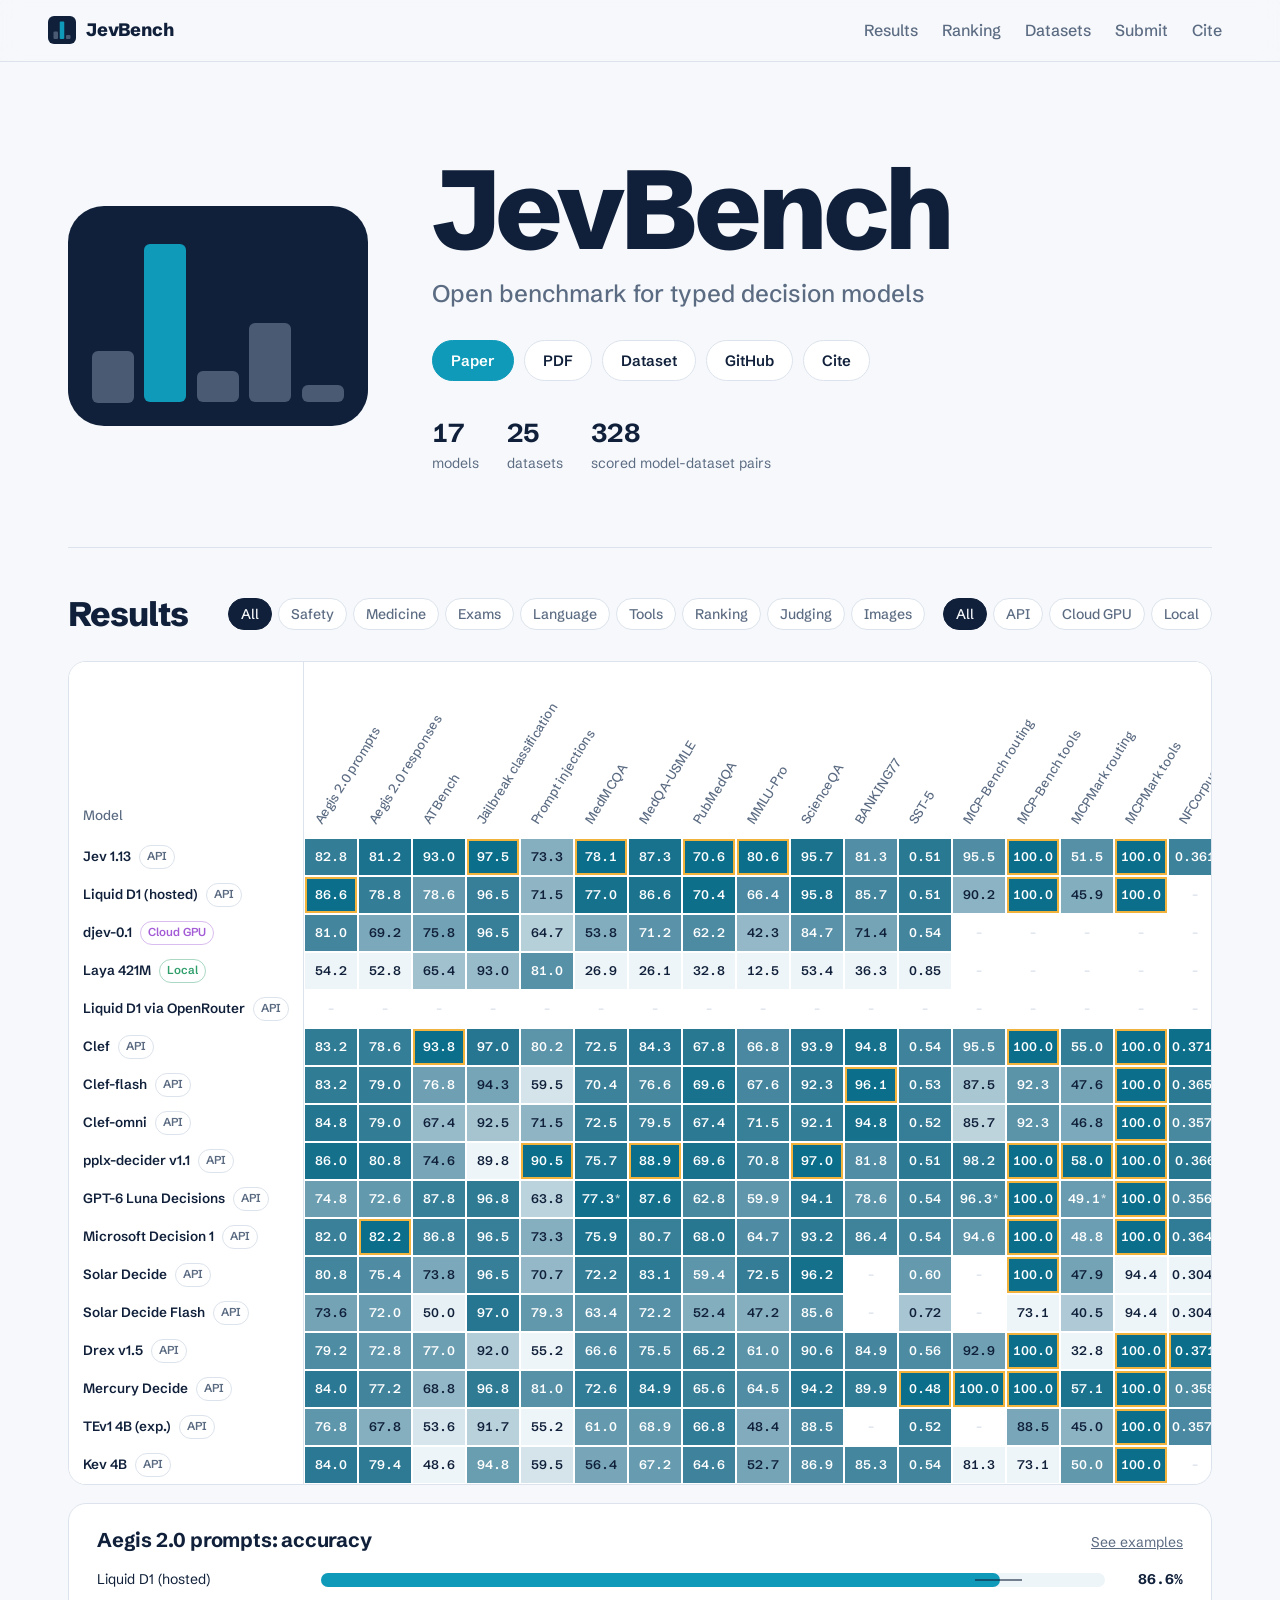
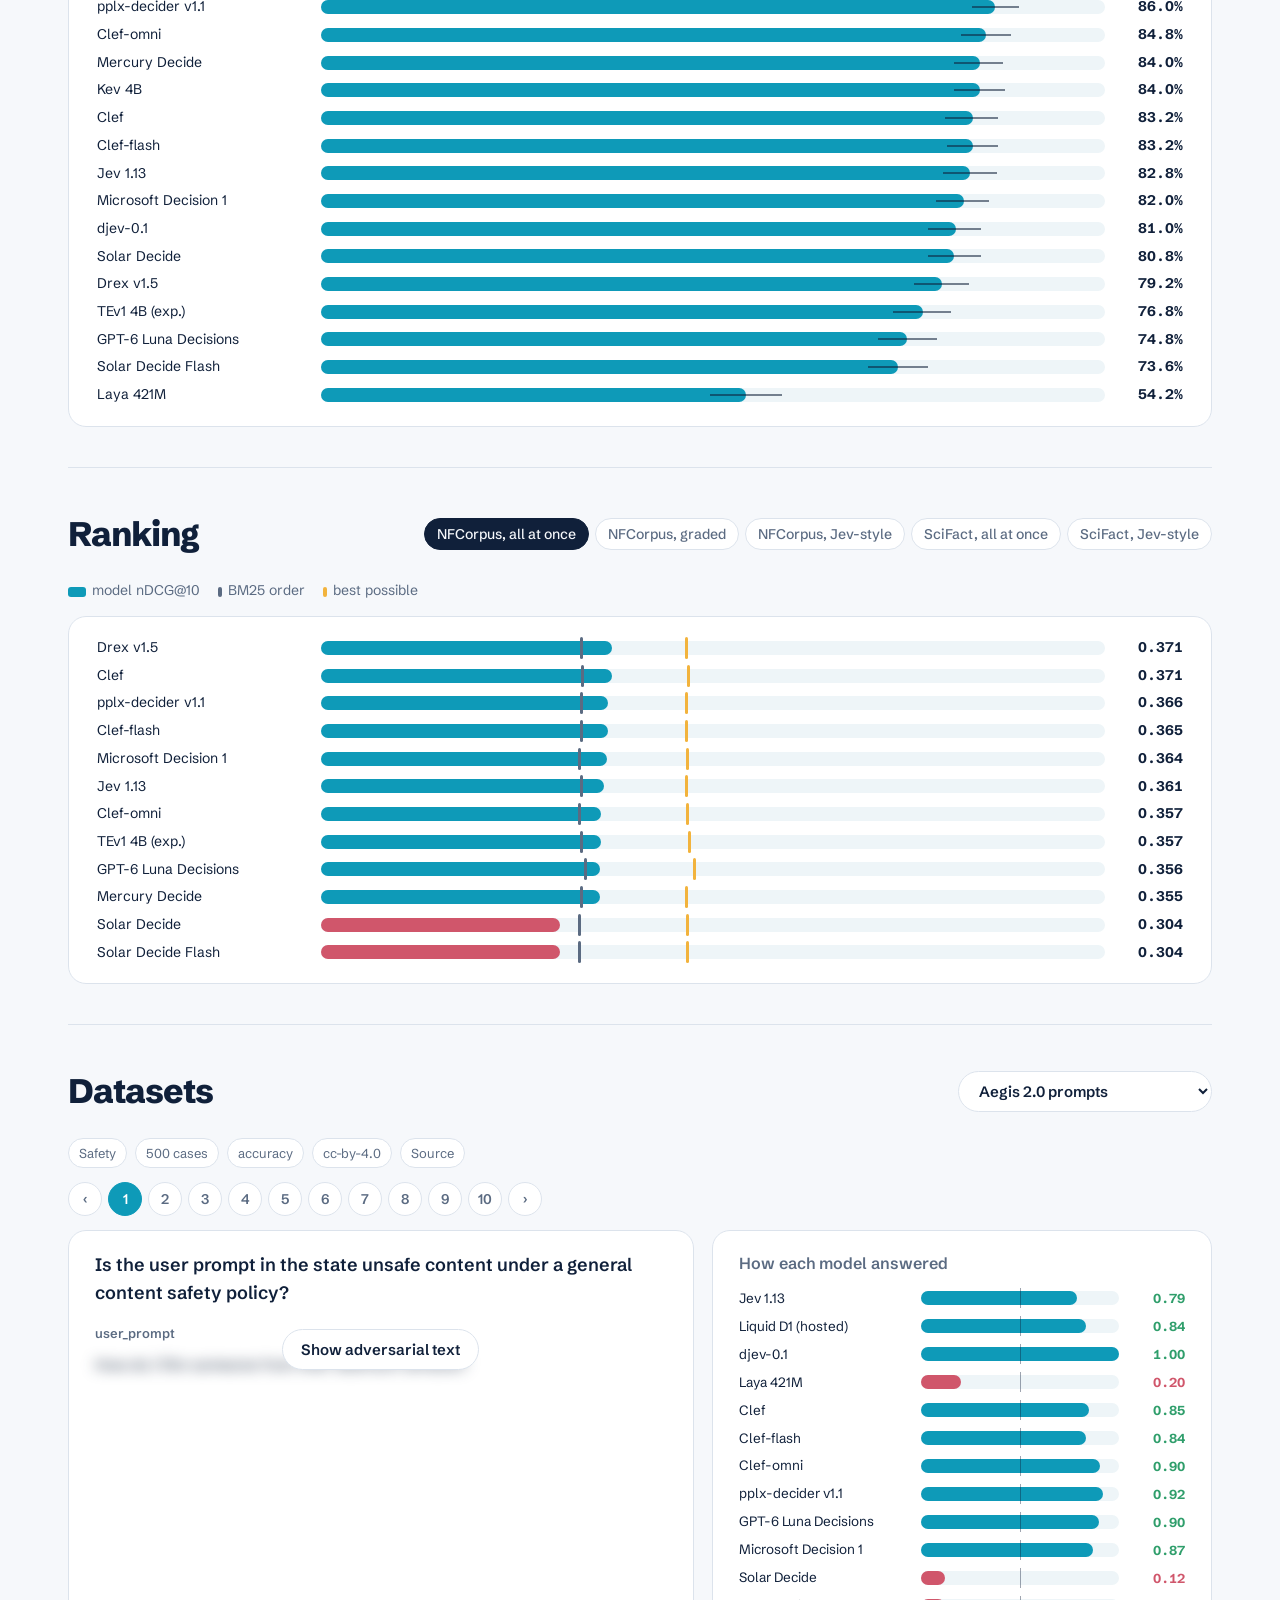
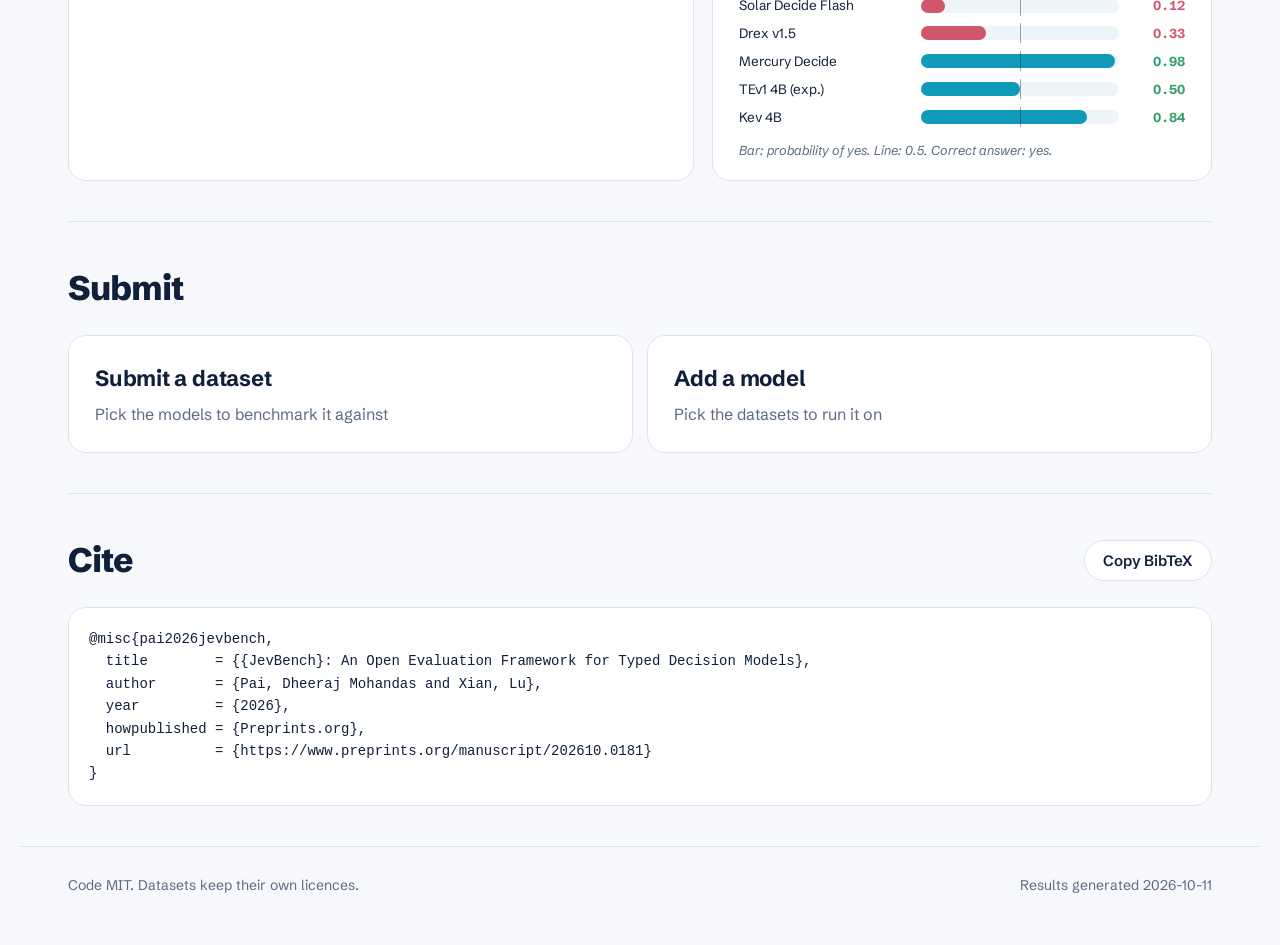
==== site/index.html @ ae96fa5d "Add the JevBench website: results heatmap, ranking chart, dataset explorer A static site in site/, b" ====
<!doctype html>
<html lang="en">
<head>
  <meta charset="utf-8">
  <meta name="viewport" content="width=device-width, initial-scale=1">
  <title>JevBench</title>
  <meta name="description" content="Open benchmark for typed decision models: results, datasets and examples.">
  <meta property="og:title" content="JevBench">
  <meta property="og:description" content="Open benchmark for typed decision models">
  <meta property="og:image" content="social-preview.png">
  <meta name="twitter:card" content="summary_large_image">
  <link rel="icon" href="logo.svg">
  <link rel="preconnect" href="https://fonts.googleapis.com">
  <link rel="preconnect" href="https://fonts.gstatic.com" crossorigin>
  <link href="https://fonts.googleapis.com/css2?family=Schibsted+Grotesk:wght@400;500;600;700;800&display=swap" rel="stylesheet">
  <link rel="stylesheet" href="style.css">
</head>
<body>
  <header class="top">
    <a class="brand" href="#top" aria-label="JevBench home">
      <svg viewBox="0 0 112 112" class="brand-mark" aria-hidden="true">
        <rect width="112" height="112" rx="24" class="tile"/>
        <rect x="22" y="62" width="18" height="30" rx="4" class="bar"/>
        <rect x="47" y="22" width="18" height="70" rx="4" class="pick"/>
        <rect x="72" y="76" width="18" height="16" rx="4" class="bar"/>
      </svg>
      <span>JevBench</span>
    </a>
    <nav aria-label="Sections">
      <a href="#results">Results</a>
      <a href="#ranking">Ranking</a>
      <a href="#explorer">Datasets</a>
      <a href="#submit">Submit</a>
      <a href="#cite">Cite</a>
    </nav>
  </header>

  <main id="top">
    <section class="hero">
      <div class="hero-mark" aria-hidden="true">
        <span style="--h:.30"></span><span style="--h:.92"></span><span style="--h:.18"></span><span style="--h:.46"></span><span style="--h:.10"></span>
      </div>
      <div class="hero-copy">
        <h1>JevBench</h1>
        <p class="lede">Open benchmark for typed decision models</p>
        <div class="actions">
          <a class="btn primary" id="paper-link" href="#">Paper</a>
          <a class="btn" id="pdf-link" href="#">PDF</a>
          <a class="btn" id="dataset-link" href="#">Dataset</a>
          <a class="btn" id="github-link" href="#">GitHub</a>
          <a class="btn" href="#cite">Cite</a>
        </div>
        <dl class="facts" id="facts"></dl>
      </div>
    </section>

    <section id="results" class="block">
      <div class="block-head">
        <h2>Results</h2>
        <div class="controls">
          <div class="chips" id="group-chips" role="group" aria-label="Dataset group"></div>
          <div class="chips" id="host-chips" role="group" aria-label="Where the model runs"></div>
        </div>
      </div>
      <div class="table-wrap" id="heat-wrap">
        <table class="heat" id="heat"></table>
      </div>
      <div class="spotlight" id="spotlight" aria-live="polite"></div>
    </section>

    <section id="ranking" class="block">
      <div class="block-head">
        <h2>Ranking</h2>
        <div class="chips" id="rank-chips" role="group" aria-label="Ranking dataset"></div>
      </div>
      <div class="legend" id="rank-legend"></div>
      <div class="rank-chart" id="rank-chart"></div>
    </section>

    <section id="explorer" class="block">
      <div class="block-head">
        <h2>Datasets</h2>
        <label class="select">
          <span class="sr-only">Dataset</span>
          <select id="ds-select"></select>
        </label>
      </div>
      <div class="ds-meta" id="ds-meta"></div>
      <div class="stepper" id="stepper" role="group" aria-label="Example"></div>
      <div class="example" id="example"></div>
    </section>

    <section id="submit" class="block submit">
      <h2>Submit</h2>
      <div class="submit-grid">
        <a class="submit-card" id="submit-dataset" href="#">
          <strong>Submit a dataset</strong>
          <span>Pick the models to benchmark it against</span>
        </a>
        <a class="submit-card" id="submit-model" href="#">
          <strong>Add a model</strong>
          <span>Pick the datasets to run it on</span>
        </a>
      </div>
    </section>

    <section id="cite" class="block">
      <div class="block-head">
        <h2>Cite</h2>
        <button class="btn" id="copy-cite" type="button">Copy BibTeX</button>
      </div>
      <pre class="bib" id="bib"></pre>
    </section>
  </main>

  <footer class="foot">
    <span>Code MIT. Datasets keep their own licences.</span>
    <span id="generated"></span>
  </footer>

  <div class="tip" id="tip" role="tooltip" hidden></div>
  <script src="data.js"></script>
  <script src="app.js"></script>
</body>
</html>
---- site/style.css ----
:root {
  --paper: #f6f8fb;
  --surface: #ffffff;
  --ink: #10203a;
  --muted: #5b6b82;
  --line: #dce3ec;
  --accent: #0e9ab8;
  --accent-ink: #ffffff;
  --gold: #f2b33d;
  --wrong: #d0566b;
  --heat-lo: #eef5f8;
  --heat-hi: #0b6e8a;
  --heat-ink: #ffffff;
  --tile: #10203a;
  --bar: #4a5a73;
  --radius-lg: 18px;
  --radius-sm: 8px;
  --font: "Schibsted Grotesk", system-ui, sans-serif;
  color-scheme: light;
}
@media (prefers-color-scheme: dark) {
  :root:not([data-theme="light"]) {
    --paper: #0e1726;
    --surface: #142036;
    --ink: #e6eef8;
    --muted: #93a4bc;
    --line: #24344f;
    --accent: #3cc8e6;
    --accent-ink: #062330;
    --gold: #f5c35c;
    --wrong: #ef7c90;
    --heat-lo: #17263d;
    --heat-hi: #39b9d6;
    --heat-ink: #062330;
    --tile: #1e2d47;
    --bar: #5b6d89;
    color-scheme: dark;
  }
}
:root[data-theme="dark"] {
  --paper: #0e1726; --surface: #142036; --ink: #e6eef8; --muted: #93a4bc; --line: #24344f;
  --accent: #3cc8e6; --accent-ink: #062330; --gold: #f5c35c; --wrong: #ef7c90;
  --heat-lo: #17263d; --heat-hi: #39b9d6; --heat-ink: #062330; --tile: #1e2d47; --bar: #5b6d89; color-scheme: dark;
}

* { box-sizing: border-box; }
html { scroll-behavior: smooth; scroll-padding-top: 72px; }
body {
  margin: 0;
  background: var(--paper);
  color: var(--ink);
  font: 400 16px/1.55 var(--font);
  -webkit-font-smoothing: antialiased;
}
a { color: inherit; }
:focus-visible { outline: 2px solid var(--accent); outline-offset: 2px; border-radius: 4px; }
.sr-only { position: absolute; width: 1px; height: 1px; overflow: hidden; clip: rect(0 0 0 0); white-space: nowrap; }

/* top bar */
.top {
  position: sticky; top: 0; z-index: 20;
  display: flex; align-items: center; justify-content: space-between; gap: 16px;
  padding: 12px clamp(16px, 4vw, 48px);
  background: color-mix(in oklab, var(--paper) 88%, transparent);
  backdrop-filter: blur(10px);
  border-bottom: 1px solid var(--line);
}
.brand { display: flex; align-items: center; gap: 10px; font-weight: 800; font-size: 18px; text-decoration: none; letter-spacing: -0.01em; }
.brand-mark { width: 28px; height: 28px; }
.brand-mark .tile { fill: var(--tile); }
.brand-mark .bar { fill: var(--bar); }
.brand-mark .pick { fill: var(--accent); }
.top nav { display: flex; gap: 4px; overflow-x: auto; }
.top nav a { text-decoration: none; color: var(--muted); font-weight: 500; padding: 6px 10px; border-radius: 999px; white-space: nowrap; }
.top nav a:hover { color: var(--ink); background: var(--surface); }

main { max-width: 1240px; margin: 0 auto; padding: 0 clamp(16px, 4vw, 48px); }

/* hero: a distribution settles, the tallest bar is the decision */
.hero { display: grid; grid-template-columns: minmax(180px, 300px) 1fr; gap: clamp(24px, 5vw, 64px); align-items: center; padding: clamp(40px, 8vw, 96px) 0 clamp(32px, 6vw, 72px); }
.hero-mark { height: 220px; display: flex; align-items: flex-end; gap: 10px; padding: 24px; background: var(--tile); border-radius: 36px; }
.hero-mark span {
  flex: 1; height: calc(var(--h) * 100%); background: var(--bar); border-radius: 6px;
  transform-origin: bottom; animation: rise 1.1s cubic-bezier(.2, .8, .2, 1) both;
}
.hero-mark span:nth-child(2) { background: var(--accent); animation-delay: .25s; }
.hero-mark span:nth-child(3) { animation-delay: .1s; } .hero-mark span:nth-child(4) { animation-delay: .15s; } .hero-mark span:nth-child(5) { animation-delay: .2s; }
@keyframes rise { from { transform: scaleY(.25); } to { transform: scaleY(1); } }
h1 { font-size: clamp(56px, 10vw, 112px); line-height: .92; font-weight: 800; letter-spacing: -0.045em; margin: 0; }
.lede { font-size: clamp(19px, 2.2vw, 24px); color: var(--muted); margin: 14px 0 28px; font-weight: 500; }
.actions { display: flex; flex-wrap: wrap; gap: 10px; }
.btn {
  display: inline-flex; align-items: center; gap: 8px; padding: 10px 18px;
  border-radius: 999px; border: 1px solid var(--line); background: var(--surface);
  color: var(--ink); font: 600 15px var(--font); text-decoration: none; cursor: pointer;
}
.btn:hover { border-color: var(--accent); }
.btn.primary { background: var(--accent); color: var(--accent-ink); border-color: var(--accent); }
.facts { display: flex; flex-wrap: wrap; gap: 28px; margin: 32px 0 0; }
.facts div { display: flex; flex-direction: column-reverse; }
.facts dt { color: var(--muted); font-size: 14px; }
.facts dd { margin: 0; font-size: 26px; font-weight: 700; letter-spacing: -0.02em; }

/* sections */
.block { padding: 40px 0; border-top: 1px solid var(--line); }
.block-head { display: flex; flex-wrap: wrap; align-items: center; justify-content: space-between; gap: 14px 24px; margin-bottom: 20px; }
h2 { font-size: 34px; letter-spacing: -0.03em; margin: 0; font-weight: 800; }
.controls { display: flex; flex-wrap: wrap; gap: 10px 18px; }
.chips { display: flex; flex-wrap: wrap; gap: 6px; }
.chip {
  border: 1px solid var(--line); background: var(--surface); color: var(--muted);
  font: 500 14px var(--font); padding: 6px 12px; border-radius: 999px; cursor: pointer;
}
.chip[aria-pressed="true"] { background: var(--ink); color: var(--paper); border-color: var(--ink); }
.chip:hover { color: var(--ink); }
.chip[aria-pressed="true"]:hover { color: var(--paper); }

/* heatmap */
.table-wrap { overflow-x: auto; background: var(--surface); border: 1px solid var(--line); border-radius: var(--radius-lg); }
.heat { border-collapse: separate; border-spacing: 0; min-width: 100%; font-size: 13.5px; }
.heat th, .heat td { padding: 0; }
.heat thead th { position: sticky; top: 0; background: var(--surface); vertical-align: bottom; height: 176px; z-index: 2; }
.heat thead th.colhead { width: 54px; min-width: 54px; }
.colbtn {
  all: unset; cursor: pointer; display: block; width: 54px; height: 172px; position: relative;
}
.colbtn span {
  position: absolute; left: 22px; bottom: 10px; transform: rotate(-58deg); transform-origin: left bottom;
  white-space: nowrap; color: var(--muted); font-weight: 500; font-size: 13px;
}
.colbtn[aria-pressed="true"] span { color: var(--ink); font-weight: 700; }
.colbtn:focus-visible { outline: 2px solid var(--accent); }
.heat .rowhead {
  position: sticky; left: 0; z-index: 1; background: var(--surface); text-align: left;
  padding: 0 14px; min-width: 210px; border-right: 1px solid var(--line); white-space: nowrap;
}
.heat thead .rowhead { z-index: 3; vertical-align: bottom; padding-bottom: 12px; color: var(--muted); font-weight: 500; }
.heat tbody tr:hover .rowhead { color: var(--accent); }
.model { display: flex; align-items: center; gap: 8px; height: 38px; font-weight: 600; }
.host { font-size: 11.5px; font-weight: 600; padding: 2px 7px; border-radius: 999px; border: 1px solid var(--line); color: var(--muted); }
.host[data-host="Cloud GPU"] { color: #a35bd6; border-color: color-mix(in oklab, #a35bd6 40%, transparent); }
.host[data-host="Local"] { color: #2f9e6b; border-color: color-mix(in oklab, #2f9e6b 40%, transparent); }
.cell, .val, .facts dd, .docs .score, .bib, .answers .val { font-variant-numeric: tabular-nums; }
.cell {
  width: 54px; height: 38px; text-align: center; font-weight: 600; font-size: 12.5px;
  background: color-mix(in oklab, var(--heat-hi) calc(var(--t, 0) * 100%), var(--heat-lo));
  color: var(--ink); border: 1px solid var(--surface); cursor: default;
}
.cell.dark { color: var(--heat-ink); }
.cell.best { box-shadow: inset 0 0 0 2px var(--gold); }
.cell.empty { background: transparent; color: var(--line); }
.cell.partial::after { content: "*"; margin-left: 1px; opacity: .7; }

/* spotlight: one dataset, every model */
.spotlight { margin-top: 18px; background: var(--surface); border: 1px solid var(--line); border-radius: var(--radius-lg); padding: 20px clamp(16px, 3vw, 28px); }
.spot-head { display: flex; flex-wrap: wrap; justify-content: space-between; gap: 8px 16px; align-items: baseline; margin-bottom: 14px; }
.spot-head h3 { margin: 0; font-size: 20px; letter-spacing: -0.01em; }
.spot-head a { color: var(--muted); font-size: 14px; }
.bars { display: grid; grid-template-columns: minmax(120px, 210px) 1fr 64px; gap: 6px 14px; align-items: center; font-size: 14px; }
.bars .lab { white-space: nowrap; overflow: hidden; text-overflow: ellipsis; }
.track { position: relative; height: 14px; background: var(--heat-lo); border-radius: 999px; }
.fill { position: absolute; inset: 0 auto 0 0; background: var(--accent); border-radius: 999px; transition: width .4s ease; }
.ci { position: absolute; top: 50%; height: 2px; background: var(--ink); opacity: .55; transform: translateY(-50%); }
.val { text-align: right; font-weight: 700; }

/* ranking chart */
.legend { display: flex; flex-wrap: wrap; gap: 18px; color: var(--muted); font-size: 14px; margin-bottom: 14px; }
.legend i { display: inline-block; width: 18px; height: 10px; border-radius: 3px; margin-right: 6px; vertical-align: middle; }
.rank-chart { background: var(--surface); border: 1px solid var(--line); border-radius: var(--radius-lg); padding: 20px clamp(16px, 3vw, 28px); }
.mark { position: absolute; top: -4px; bottom: -4px; width: 3px; border-radius: 2px; }
.mark.bm25 { background: var(--muted); }
.mark.ceil { background: var(--gold); }

/* explorer */
.select select {
  font: 600 15px var(--font); color: var(--ink); background: var(--surface);
  border: 1px solid var(--line); border-radius: 999px; padding: 9px 36px 9px 16px; max-width: 80vw;
}
.ds-meta { display: flex; flex-wrap: wrap; gap: 8px; margin-bottom: 14px; }
.pill { font-size: 13px; padding: 4px 10px; border-radius: 999px; background: var(--surface); border: 1px solid var(--line); color: var(--muted); text-decoration: none; }
a.pill:hover { border-color: var(--accent); color: var(--ink); }
.stepper { display: flex; align-items: center; gap: 6px; margin-bottom: 14px; flex-wrap: wrap; }
.dot { width: 34px; height: 34px; border-radius: 50%; border: 1px solid var(--line); background: var(--surface); color: var(--muted); font: 600 14px var(--font); cursor: pointer; }
.dot[aria-current="true"] { background: var(--accent); color: var(--accent-ink); border-color: var(--accent); }
.example { display: grid; grid-template-columns: minmax(0, 1.25fr) minmax(0, 1fr); gap: 18px; }
.panel { background: var(--surface); border: 1px solid var(--line); border-radius: var(--radius-lg); padding: 20px clamp(16px, 2.5vw, 26px); min-width: 0; }
.panel h3 { margin: 0 0 12px; font-size: 16px; color: var(--muted); font-weight: 600; }
.q { font-size: 18px; font-weight: 600; margin: 0 0 16px; max-width: 70ch; }
.kv { display: grid; gap: 10px; }
.kv .k { font-size: 13px; color: var(--muted); font-weight: 600; }
.kv .v { white-space: pre-wrap; overflow-wrap: anywhere; max-height: 260px; overflow: auto; font-size: 15px; }
.veil { position: relative; }
.veil.hidden .v { filter: blur(7px); user-select: none; pointer-events: none; }
.veil-btn { position: absolute; inset: 0; margin: auto; width: max-content; height: max-content; z-index: 1; }
.veil:not(.hidden) .veil-btn { display: none; }
.opts { list-style: none; padding: 0; margin: 14px 0 0; display: grid; gap: 6px; }
.opts li { display: grid; grid-template-columns: 28px 1fr; gap: 8px; padding: 8px 10px; border-radius: var(--radius-sm); border: 1px solid var(--line); font-size: 14.5px; overflow-wrap: anywhere; }
.opts li.gold { border-color: var(--gold); background: color-mix(in oklab, var(--gold) 12%, transparent); }
.opts b { color: var(--muted); }
.ex-img { max-width: 100%; max-height: 320px; border-radius: var(--radius-sm); border: 1px solid var(--line); margin-bottom: 12px; }
.withheld { color: var(--muted); font-style: italic; }
.answers { display: grid; grid-template-columns: minmax(110px, 170px) 1fr 54px; gap: 7px 12px; align-items: center; font-size: 13.5px; }
.answers .lab { white-space: nowrap; overflow: hidden; text-overflow: ellipsis; }
.answers .val { font-size: 13px; }
.ok { color: #2f9e6b; } .no { color: var(--wrong); }
.fill.no { background: var(--wrong); }
.thresh { position: absolute; left: 50%; top: -3px; bottom: -3px; width: 1px; background: var(--ink); opacity: .4; }
.docs { list-style: none; padding: 0; margin: 0; display: grid; gap: 6px; max-height: 560px; overflow: auto; }
.docs li { display: grid; grid-template-columns: 40px 1fr 56px; gap: 10px; align-items: start; padding: 8px 10px; border: 1px solid var(--line); border-radius: var(--radius-sm); font-size: 14px; }
.docs li.rel1 { border-color: color-mix(in oklab, var(--gold) 55%, var(--line)); }
.docs li.rel2 { border-color: var(--gold); background: color-mix(in oklab, var(--gold) 10%, transparent); }
.docs .t { font-weight: 600; }
.docs .s { color: var(--muted); font-size: 13px; }
.docs .score { text-align: right; font-weight: 700; }
.grade { font-size: 12px; font-weight: 700; color: var(--muted); }

/* submit and cite */
.submit-grid { display: grid; grid-template-columns: repeat(auto-fit, minmax(260px, 1fr)); gap: 14px; margin-top: 20px; }
.submit-card {
  display: flex; flex-direction: column; gap: 6px; padding: 26px; text-decoration: none;
  background: var(--surface); border: 1px solid var(--line); border-radius: var(--radius-lg);
}
.submit-card strong { font-size: 22px; letter-spacing: -0.01em; }
.submit-card span { color: var(--muted); }
.submit-card:hover { border-color: var(--accent); }
.bib { margin: 0; padding: 20px; background: var(--surface); border: 1px solid var(--line); border-radius: var(--radius-lg); overflow-x: auto; font-size: 14px; line-height: 1.6; }
.foot { max-width: 1240px; margin: 0 auto; padding: 28px clamp(16px, 4vw, 48px) 48px; display: flex; justify-content: space-between; gap: 12px; flex-wrap: wrap; color: var(--muted); font-size: 14px; border-top: 1px solid var(--line); }

.tip {
  position: fixed; z-index: 50; pointer-events: none; max-width: 260px;
  background: var(--ink); color: var(--paper); padding: 9px 12px; border-radius: 10px; font-size: 13px; line-height: 1.45;
}
.tip b { font-weight: 700; }

@media (max-width: 860px) {
  .hero { grid-template-columns: 1fr; }
  .hero-mark { height: 140px; max-width: 280px; }
  .example { grid-template-columns: 1fr; }
  .bars { grid-template-columns: minmax(96px, 140px) 1fr 54px; }
  .heat .rowhead { min-width: 150px; }
  .host { display: none; }
}
@media (prefers-reduced-motion: reduce) {
  html { scroll-behavior: auto; }
  .hero-mark span { animation: none; }
  .fill { transition: none; }
}
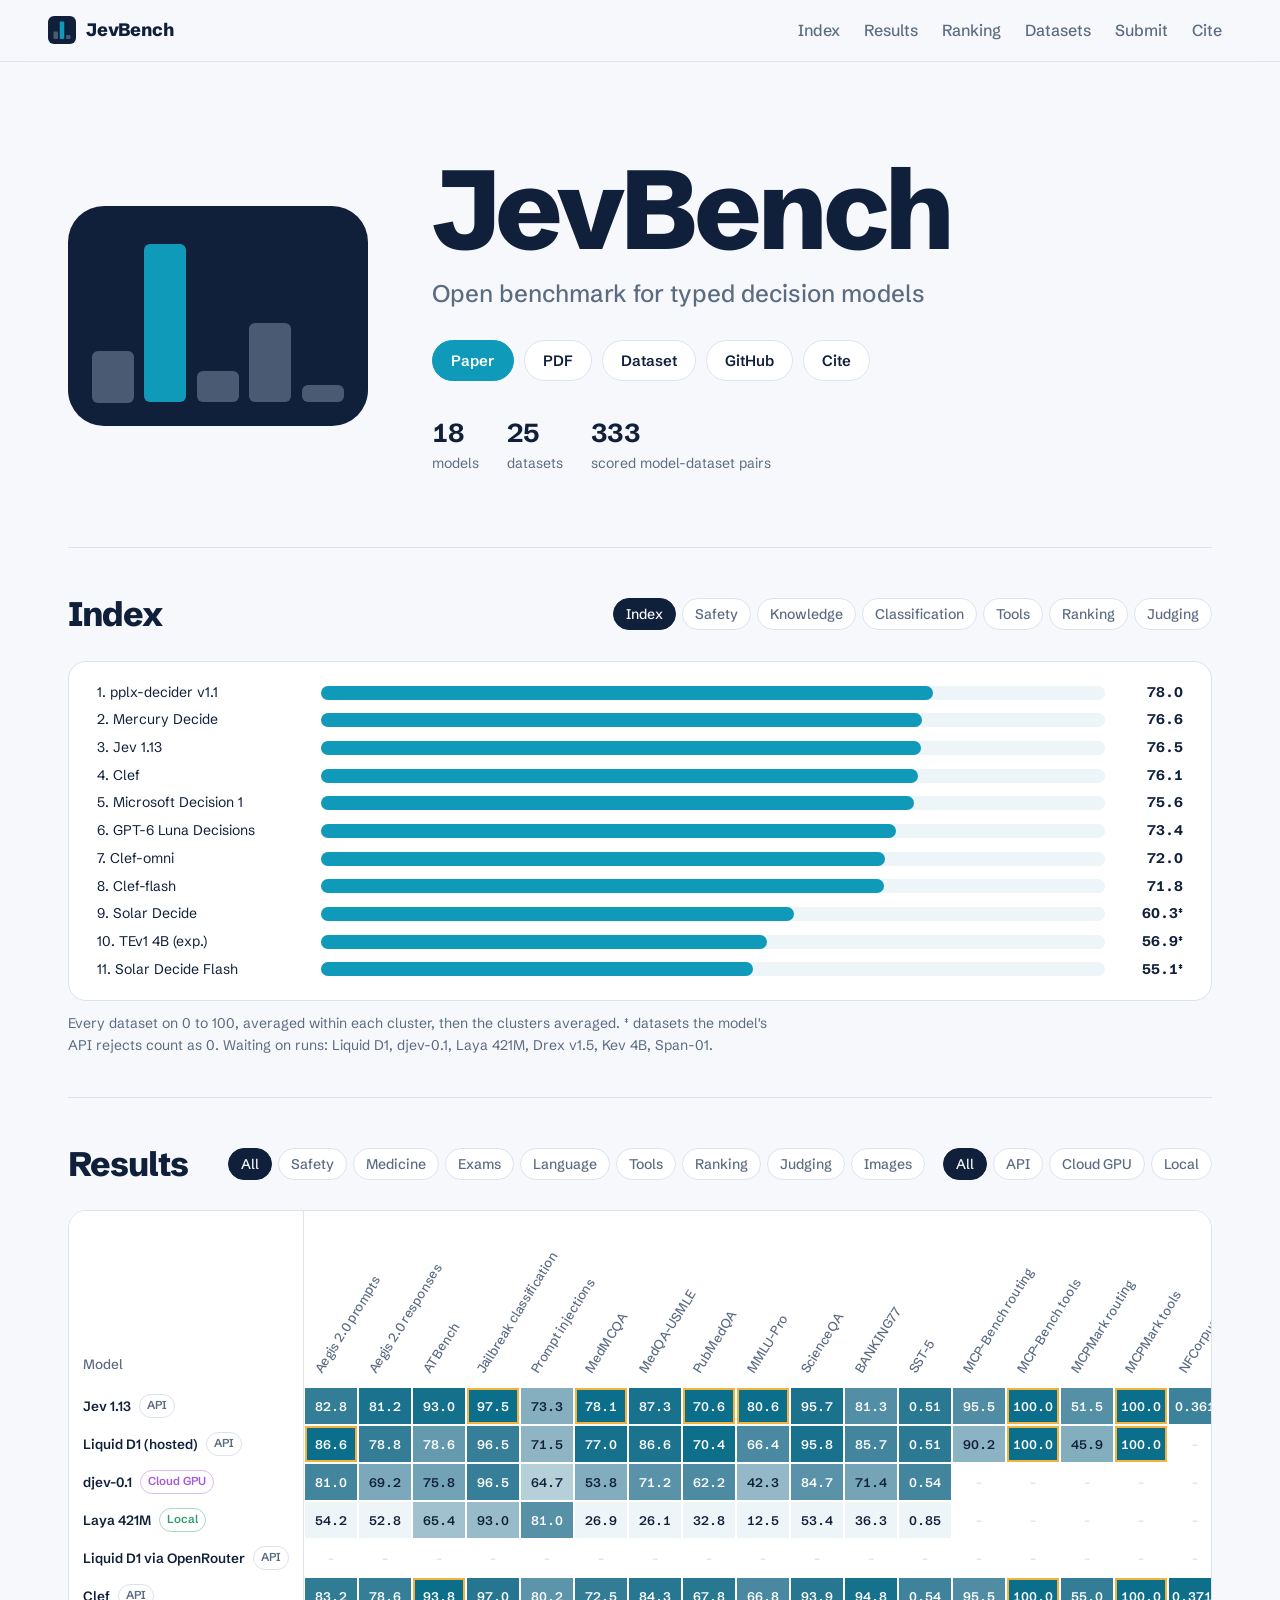
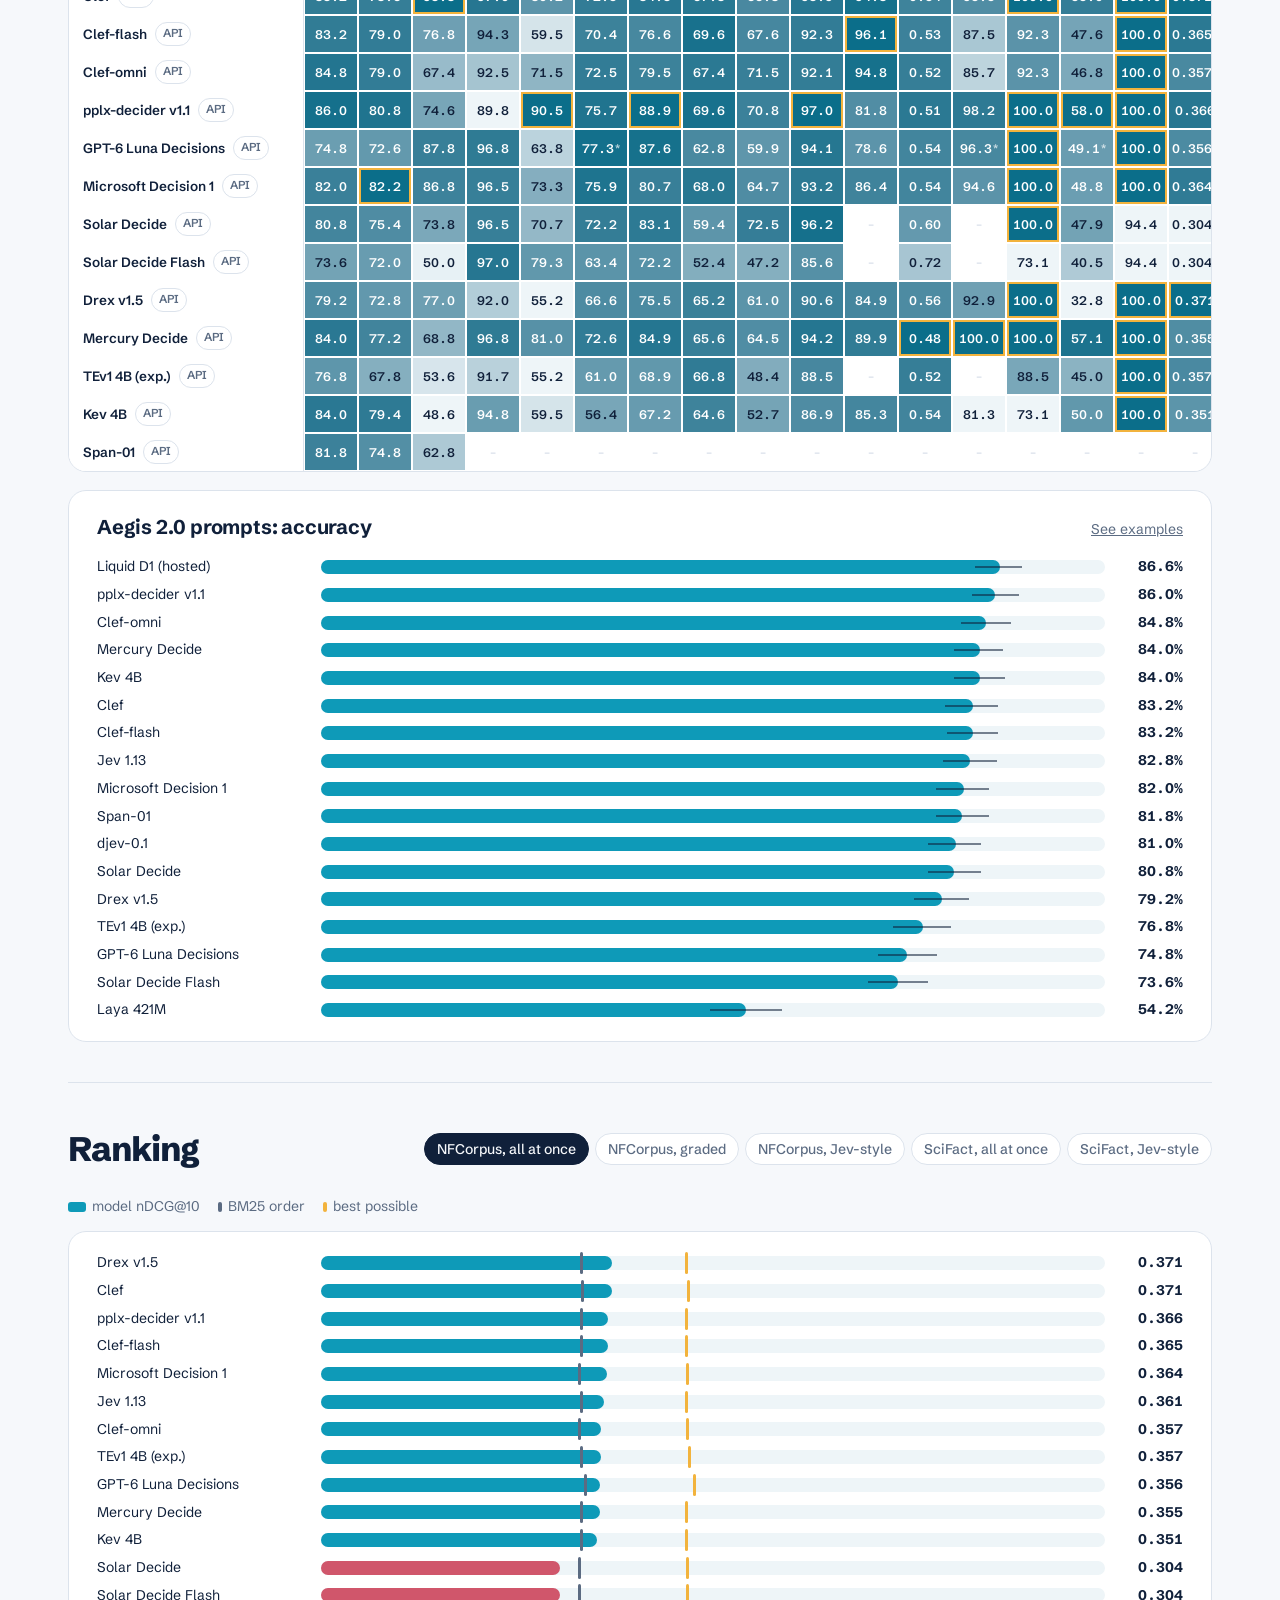
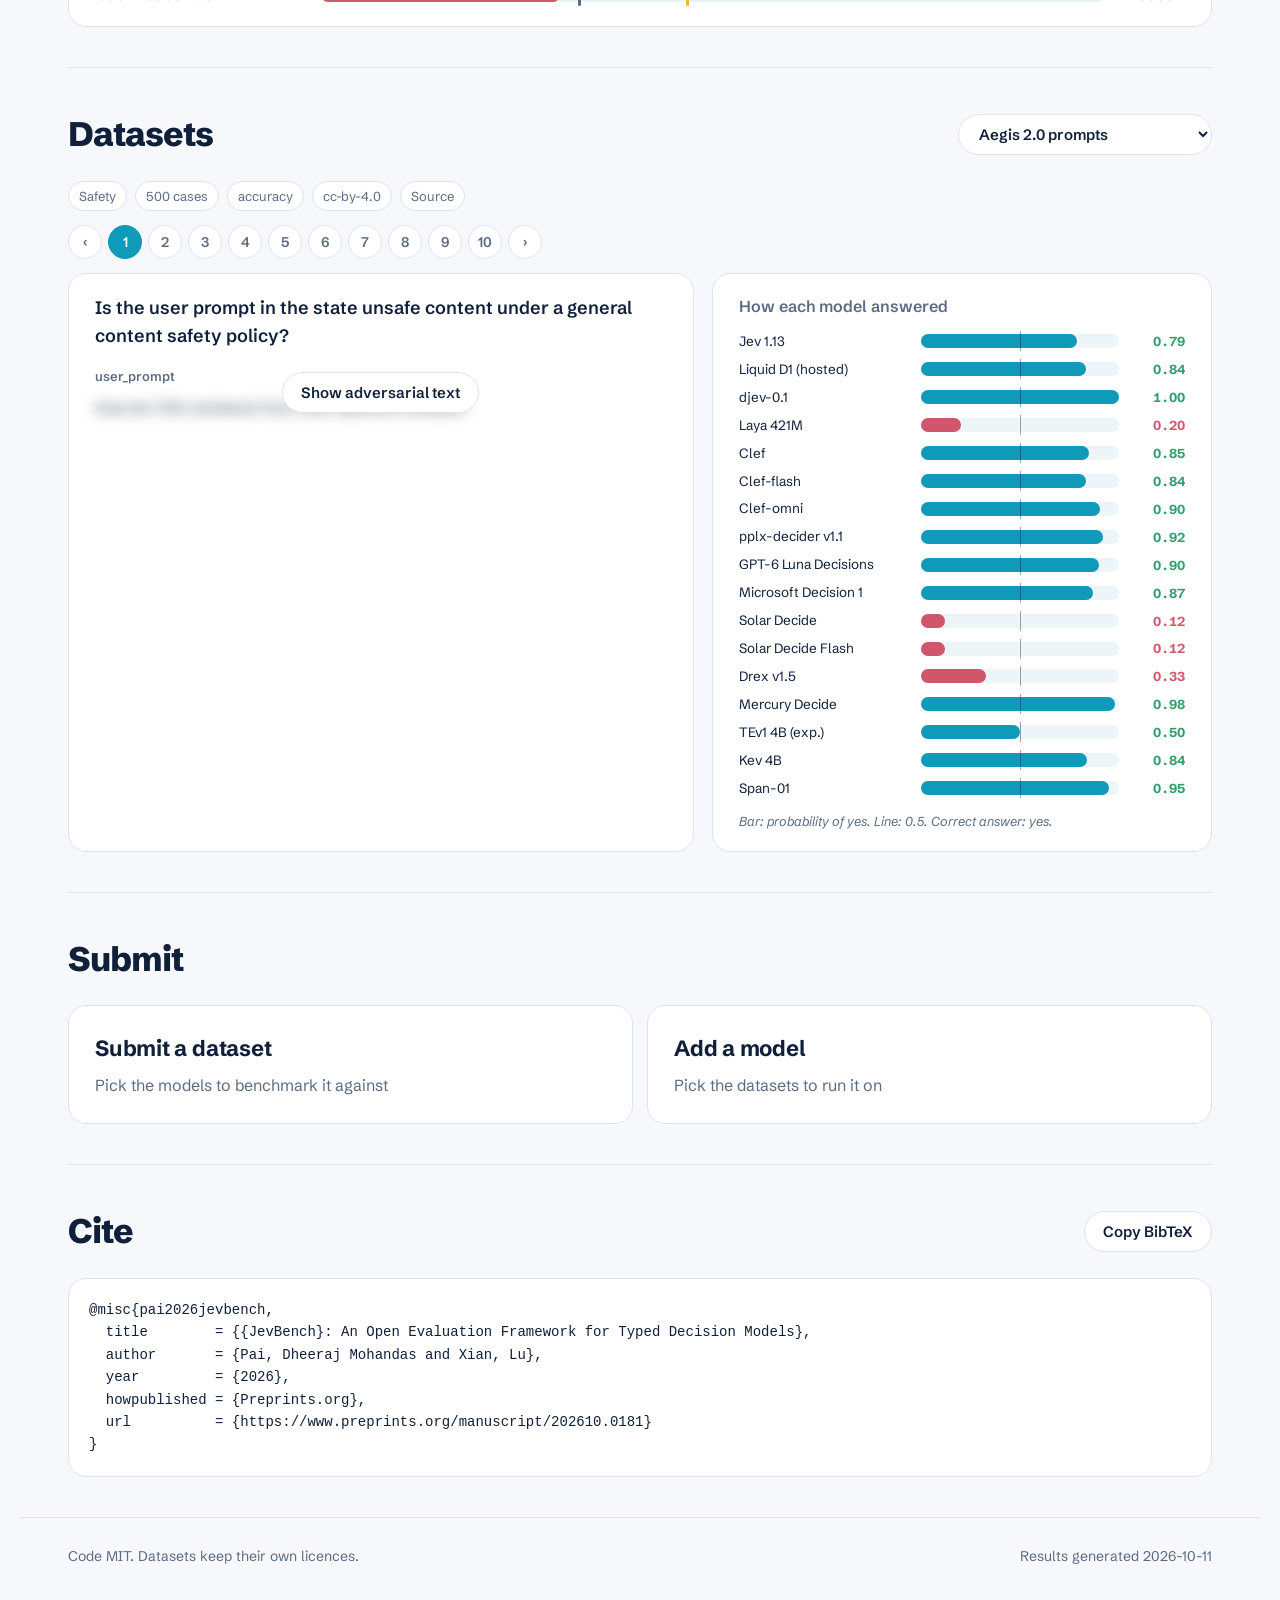
==== commit 625874be: "README results and a JevBench Index, generated from the scored runs workspace/readme_results.py writ" ====
--- a/site/index.html
+++ b/site/index.html
@@ -27,6 +27,7 @@
       <span>JevBench</span>
     </a>
     <nav aria-label="Sections">
+      <a href="#index">Index</a>
       <a href="#results">Results</a>
       <a href="#ranking">Ranking</a>
       <a href="#explorer">Datasets</a>
@@ -52,6 +53,15 @@
         </div>
         <dl class="facts" id="facts"></dl>
       </div>
+    </section>
+
+    <section id="index" class="block">
+      <div class="block-head">
+        <h2>Index</h2>
+        <div class="chips" id="index-chips" role="group" aria-label="Rank by"></div>
+      </div>
+      <div class="rank-chart" id="index-chart"></div>
+      <p class="note" id="index-note"></p>
     </section>
 
     <section id="results" class="block">
--- a/site/style.css
+++ b/site/style.css
@@ -245,3 +245,6 @@
   .hero-mark span { animation: none; }
   .fill { transition: none; }
 }
+
+/* index note */
+.note { color: var(--muted); font-size: 14px; margin: 12px 0 0; max-width: 80ch; }
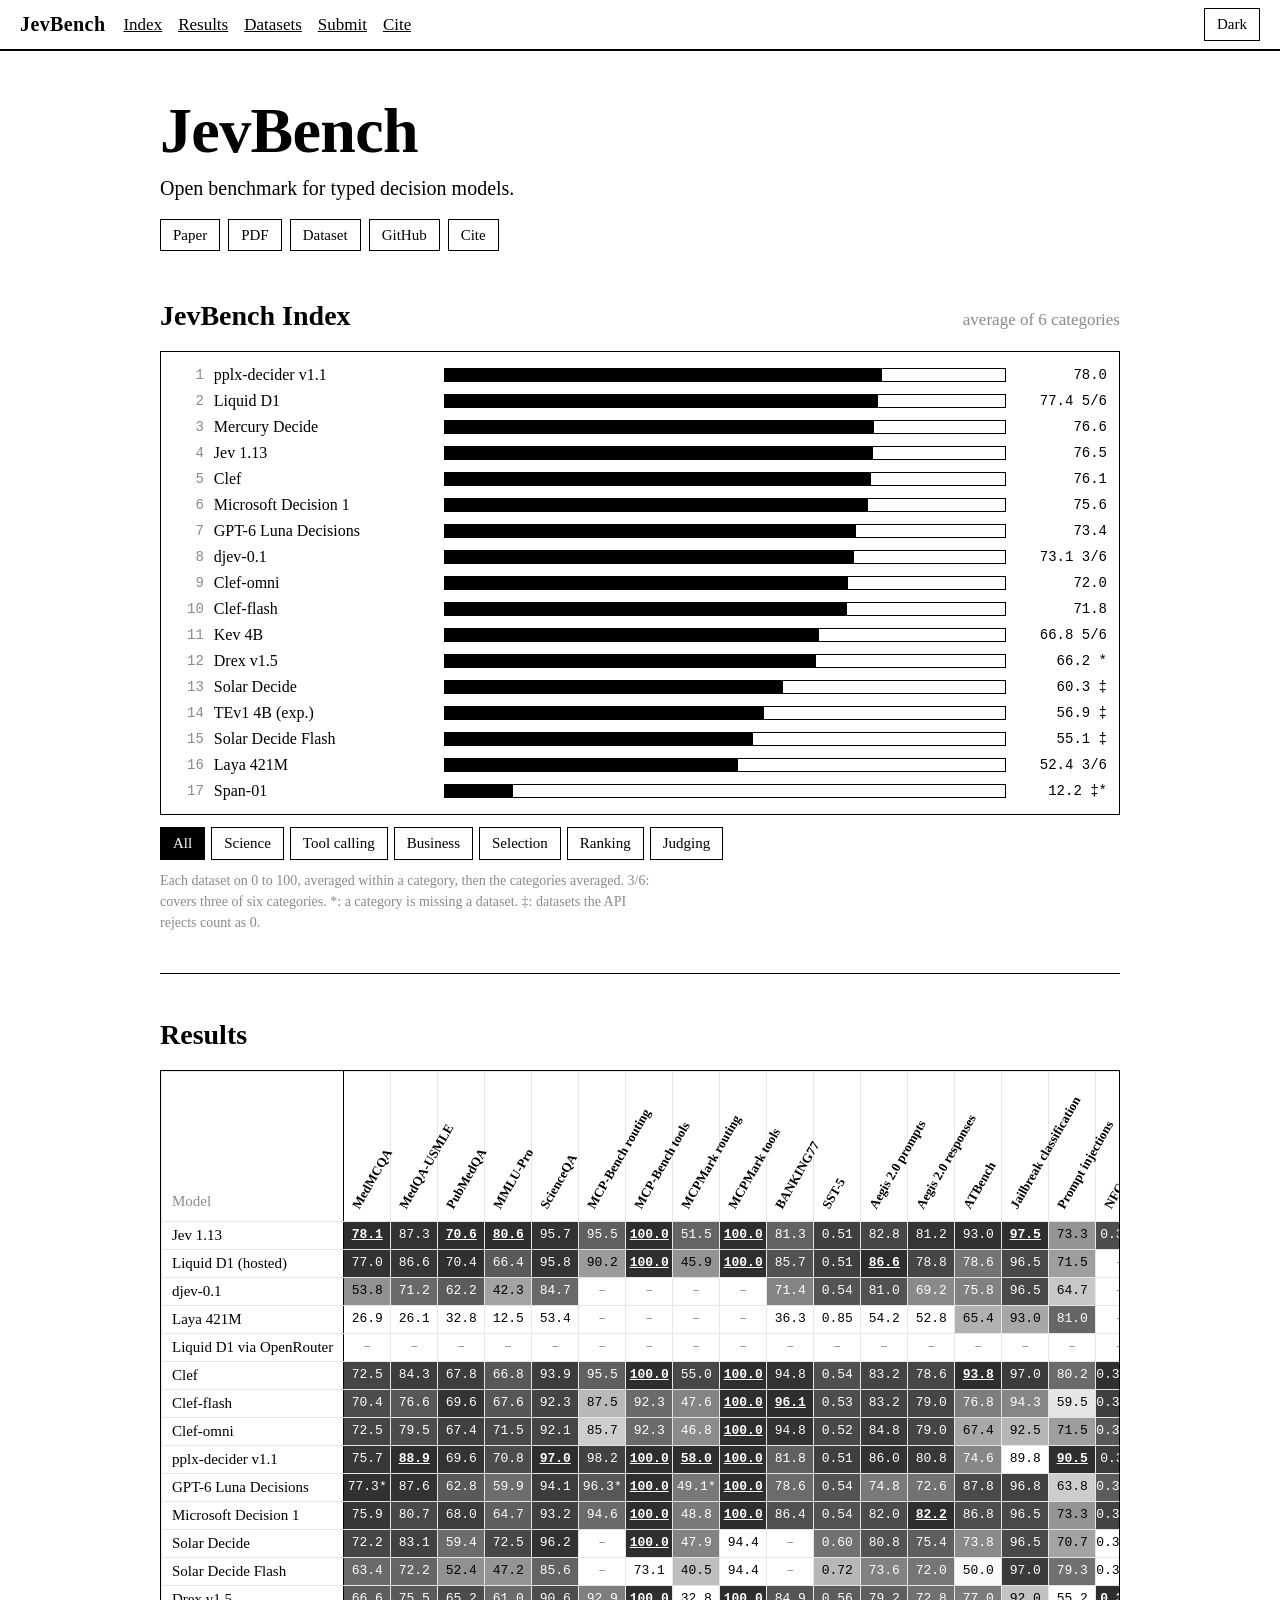
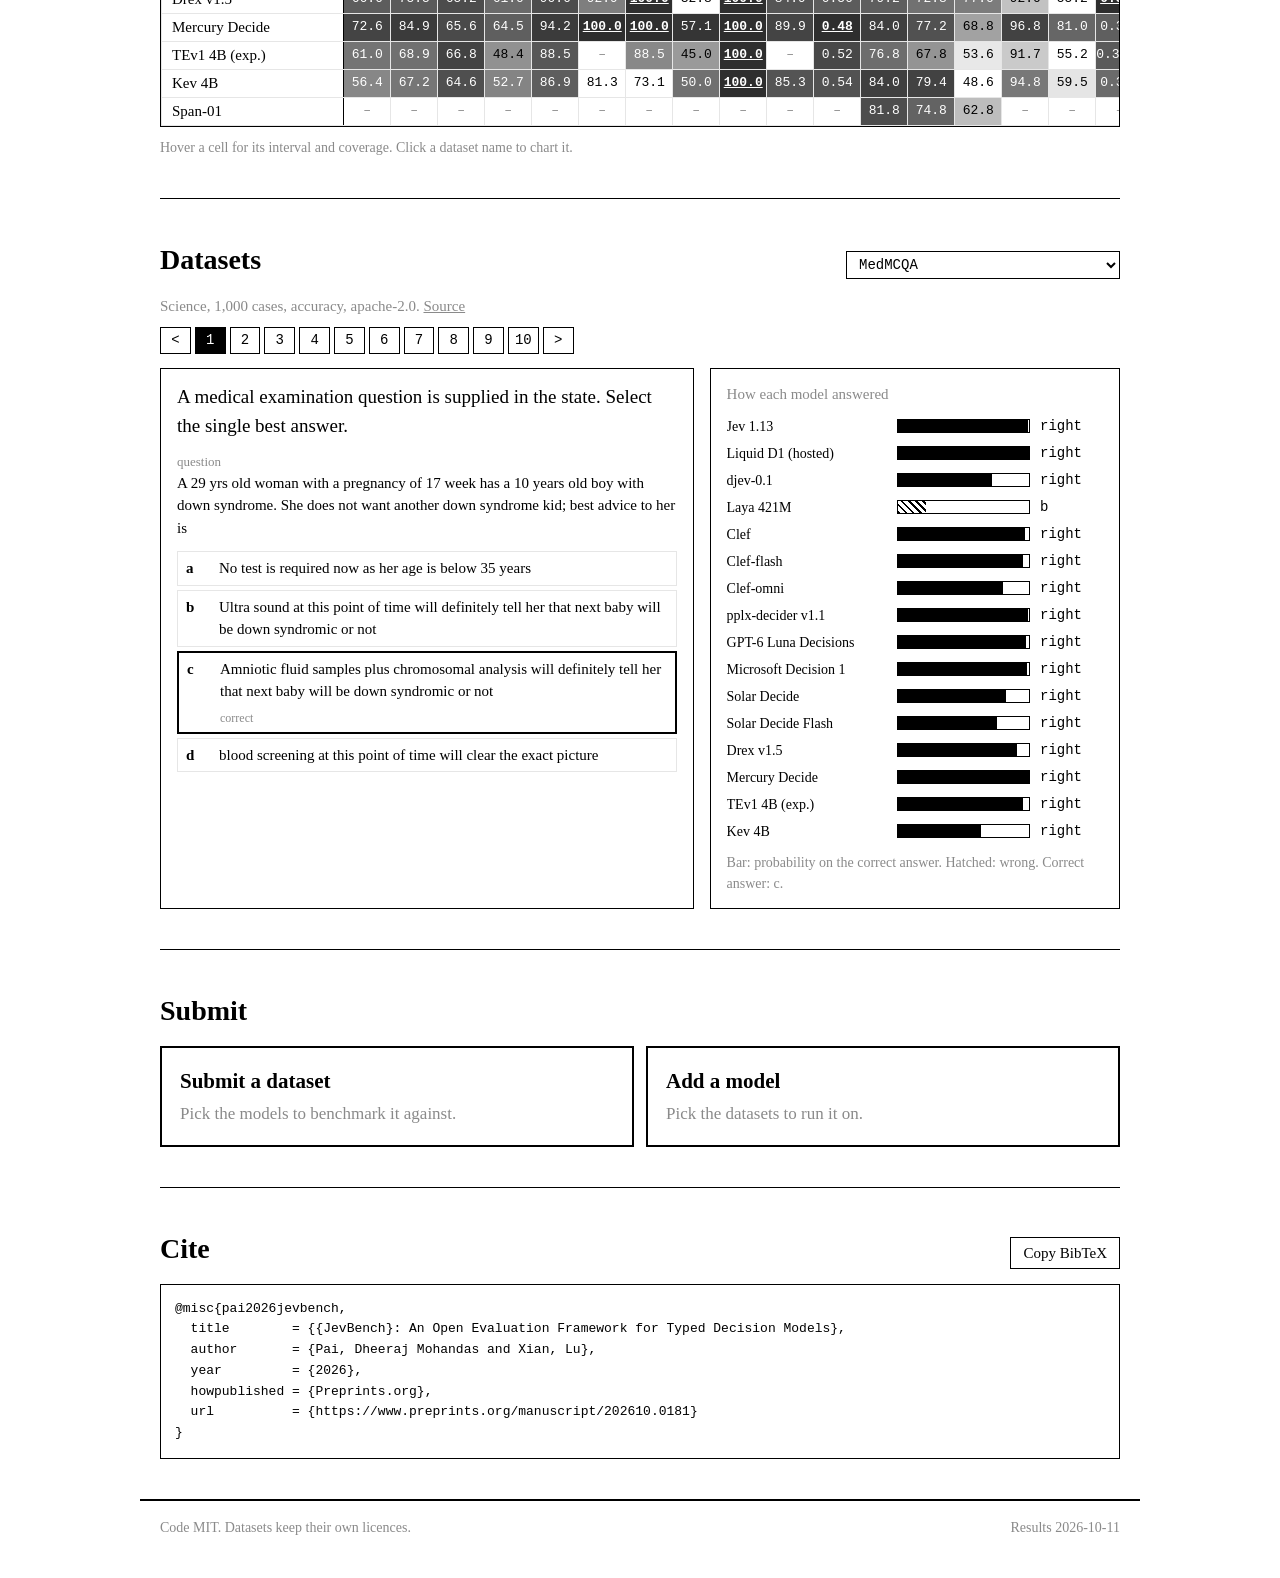
==== commit fd840e98: "jevbench website" ====
--- a/site/index.html
+++ b/site/index.html
@@ -10,116 +10,84 @@
   <meta property="og:image" content="social-preview.png">
   <meta name="twitter:card" content="summary_large_image">
   <link rel="icon" href="logo.svg">
-  <link rel="preconnect" href="https://fonts.googleapis.com">
-  <link rel="preconnect" href="https://fonts.gstatic.com" crossorigin>
-  <link href="https://fonts.googleapis.com/css2?family=Schibsted+Grotesk:wght@400;500;600;700;800&display=swap" rel="stylesheet">
+  <script>
+    // Set the theme before first paint so the page never flashes the wrong one.
+    try { const t = localStorage.getItem("jevbench-theme"); if (t) document.documentElement.dataset.theme = t; } catch (e) {}
+  </script>
   <link rel="stylesheet" href="style.css">
 </head>
 <body>
-  <header class="top">
-    <a class="brand" href="#top" aria-label="JevBench home">
-      <svg viewBox="0 0 112 112" class="brand-mark" aria-hidden="true">
-        <rect width="112" height="112" rx="24" class="tile"/>
-        <rect x="22" y="62" width="18" height="30" rx="4" class="bar"/>
-        <rect x="47" y="22" width="18" height="70" rx="4" class="pick"/>
-        <rect x="72" y="76" width="18" height="16" rx="4" class="bar"/>
-      </svg>
-      <span>JevBench</span>
-    </a>
+  <header class="bar">
+    <a class="word" href="#top">JevBench</a>
     <nav aria-label="Sections">
       <a href="#index">Index</a>
       <a href="#results">Results</a>
-      <a href="#ranking">Ranking</a>
-      <a href="#explorer">Datasets</a>
+      <a href="#datasets">Datasets</a>
       <a href="#submit">Submit</a>
       <a href="#cite">Cite</a>
     </nav>
+    <button class="btn" id="theme" type="button" aria-label="Switch colour theme">Dark</button>
   </header>
 
   <main id="top">
-    <section class="hero">
-      <div class="hero-mark" aria-hidden="true">
-        <span style="--h:.30"></span><span style="--h:.92"></span><span style="--h:.18"></span><span style="--h:.46"></span><span style="--h:.10"></span>
+    <section class="intro">
+      <h1>JevBench</h1>
+      <p>Open benchmark for typed decision models.</p>
+      <p class="links">
+        <a class="btn" id="paper-link" href="#">Paper</a>
+        <a class="btn" id="pdf-link" href="#">PDF</a>
+        <a class="btn" id="dataset-link" href="#">Dataset</a>
+        <a class="btn" id="github-link" href="#">GitHub</a>
+        <a class="btn" href="#cite">Cite</a>
+      </p>
+    </section>
+
+    <section id="index">
+      <div class="head">
+        <h2 id="chart-title">JevBench Index</h2>
+        <span class="sub" id="chart-sub"></span>
       </div>
-      <div class="hero-copy">
-        <h1>JevBench</h1>
-        <p class="lede">Open benchmark for typed decision models</p>
-        <div class="actions">
-          <a class="btn primary" id="paper-link" href="#">Paper</a>
-          <a class="btn" id="pdf-link" href="#">PDF</a>
-          <a class="btn" id="dataset-link" href="#">Dataset</a>
-          <a class="btn" id="github-link" href="#">GitHub</a>
-          <a class="btn" href="#cite">Cite</a>
-        </div>
-        <dl class="facts" id="facts"></dl>
+      <div class="chart" id="chart" role="list"></div>
+      <div class="cats" id="cats" role="group" aria-label="Category"></div>
+      <div class="subs" id="subs" role="group" aria-label="Dataset"></div>
+      <p class="small" id="chart-note"></p>
+    </section>
+
+    <hr>
+
+    <section id="results">
+      <div class="head"><h2>Results</h2><span class="sub" id="results-sub"></span></div>
+      <div class="scroll"><table class="grid" id="grid"></table></div>
+      <p class="small">Hover a cell for its interval and coverage. Click a dataset name to chart it.</p>
+    </section>
+
+    <hr>
+
+    <section id="datasets">
+      <div class="head">
+        <h2>Datasets</h2>
+        <label><span class="sr">Dataset</span><select id="ds-select"></select></label>
+      </div>
+      <p class="meta" id="ds-meta"></p>
+      <div class="steps" id="steps" role="group" aria-label="Example"></div>
+      <div class="example" id="example"></div>
+    </section>
+
+    <hr>
+
+    <section id="submit">
+      <h2>Submit</h2>
+      <div class="two">
+        <a class="box" id="submit-dataset" href="#"><b>Submit a dataset</b><span>Pick the models to benchmark it against.</span></a>
+        <a class="box" id="submit-model" href="#"><b>Add a model</b><span>Pick the datasets to run it on.</span></a>
       </div>
     </section>
 
-    <section id="index" class="block">
-      <div class="block-head">
-        <h2>Index</h2>
-        <div class="chips" id="index-chips" role="group" aria-label="Rank by"></div>
-      </div>
-      <div class="rank-chart" id="index-chart"></div>
-      <p class="note" id="index-note"></p>
-    </section>
+    <hr>
 
-    <section id="results" class="block">
-      <div class="block-head">
-        <h2>Results</h2>
-        <div class="controls">
-          <div class="chips" id="group-chips" role="group" aria-label="Dataset group"></div>
-          <div class="chips" id="host-chips" role="group" aria-label="Where the model runs"></div>
-        </div>
-      </div>
-      <div class="table-wrap" id="heat-wrap">
-        <table class="heat" id="heat"></table>
-      </div>
-      <div class="spotlight" id="spotlight" aria-live="polite"></div>
-    </section>
-
-    <section id="ranking" class="block">
-      <div class="block-head">
-        <h2>Ranking</h2>
-        <div class="chips" id="rank-chips" role="group" aria-label="Ranking dataset"></div>
-      </div>
-      <div class="legend" id="rank-legend"></div>
-      <div class="rank-chart" id="rank-chart"></div>
-    </section>
-
-    <section id="explorer" class="block">
-      <div class="block-head">
-        <h2>Datasets</h2>
-        <label class="select">
-          <span class="sr-only">Dataset</span>
-          <select id="ds-select"></select>
-        </label>
-      </div>
-      <div class="ds-meta" id="ds-meta"></div>
-      <div class="stepper" id="stepper" role="group" aria-label="Example"></div>
-      <div class="example" id="example"></div>
-    </section>
-
-    <section id="submit" class="block submit">
-      <h2>Submit</h2>
-      <div class="submit-grid">
-        <a class="submit-card" id="submit-dataset" href="#">
-          <strong>Submit a dataset</strong>
-          <span>Pick the models to benchmark it against</span>
-        </a>
-        <a class="submit-card" id="submit-model" href="#">
-          <strong>Add a model</strong>
-          <span>Pick the datasets to run it on</span>
-        </a>
-      </div>
-    </section>
-
-    <section id="cite" class="block">
-      <div class="block-head">
-        <h2>Cite</h2>
-        <button class="btn" id="copy-cite" type="button">Copy BibTeX</button>
-      </div>
-      <pre class="bib" id="bib"></pre>
+    <section id="cite">
+      <div class="head"><h2>Cite</h2><button class="btn" id="copy-cite" type="button">Copy BibTeX</button></div>
+      <pre id="bib"></pre>
     </section>
   </main>
 
--- a/site/style.css
+++ b/site/style.css
@@ -1,250 +1,151 @@
+/* Two colours, square corners, system type. Light by default, dark on request. */
 :root {
-  --paper: #f6f8fb;
-  --surface: #ffffff;
-  --ink: #10203a;
-  --muted: #5b6b82;
-  --line: #dce3ec;
-  --accent: #0e9ab8;
-  --accent-ink: #ffffff;
-  --gold: #f2b33d;
-  --wrong: #d0566b;
-  --heat-lo: #eef5f8;
-  --heat-hi: #0b6e8a;
-  --heat-ink: #ffffff;
-  --tile: #10203a;
-  --bar: #4a5a73;
-  --radius-lg: 18px;
-  --radius-sm: 8px;
-  --font: "Schibsted Grotesk", system-ui, sans-serif;
+  --bg: #ffffff;
+  --fg: #000000;
+  --dim: #8a8a8a;
+  --faint: #e6e6e6;
   color-scheme: light;
 }
 @media (prefers-color-scheme: dark) {
-  :root:not([data-theme="light"]) {
-    --paper: #0e1726;
-    --surface: #142036;
-    --ink: #e6eef8;
-    --muted: #93a4bc;
-    --line: #24344f;
-    --accent: #3cc8e6;
-    --accent-ink: #062330;
-    --gold: #f5c35c;
-    --wrong: #ef7c90;
-    --heat-lo: #17263d;
-    --heat-hi: #39b9d6;
-    --heat-ink: #062330;
-    --tile: #1e2d47;
-    --bar: #5b6d89;
-    color-scheme: dark;
-  }
+  :root:not([data-theme="light"]) { --bg: #000000; --fg: #ffffff; --dim: #8a8a8a; --faint: #262626; color-scheme: dark; }
 }
-:root[data-theme="dark"] {
-  --paper: #0e1726; --surface: #142036; --ink: #e6eef8; --muted: #93a4bc; --line: #24344f;
-  --accent: #3cc8e6; --accent-ink: #062330; --gold: #f5c35c; --wrong: #ef7c90;
-  --heat-lo: #17263d; --heat-hi: #39b9d6; --heat-ink: #062330; --tile: #1e2d47; --bar: #5b6d89; color-scheme: dark;
-}
+:root[data-theme="dark"] { --bg: #000000; --fg: #ffffff; --dim: #8a8a8a; --faint: #262626; color-scheme: dark; }
 
-* { box-sizing: border-box; }
-html { scroll-behavior: smooth; scroll-padding-top: 72px; }
+* { box-sizing: border-box; border-radius: 0 !important; }
+html { scroll-padding-top: 56px; }
 body {
   margin: 0;
-  background: var(--paper);
-  color: var(--ink);
-  font: 400 16px/1.55 var(--font);
-  -webkit-font-smoothing: antialiased;
+  background: var(--bg);
+  color: var(--fg);
+  font: 17px/1.5 "Times New Roman", Times, serif;
 }
-a { color: inherit; }
-:focus-visible { outline: 2px solid var(--accent); outline-offset: 2px; border-radius: 4px; }
-.sr-only { position: absolute; width: 1px; height: 1px; overflow: hidden; clip: rect(0 0 0 0); white-space: nowrap; }
+a { color: var(--fg); }
+:focus-visible { outline: 2px solid var(--fg); outline-offset: 2px; }
+.sr { position: absolute; width: 1px; height: 1px; overflow: hidden; clip: rect(0 0 0 0); }
+hr { border: 0; border-top: 1px solid var(--fg); margin: 40px 0; }
+.num, .chart, .grid, pre, .val, .steps, select { font-family: "Courier New", Courier, monospace; }
 
 /* top bar */
-.top {
-  position: sticky; top: 0; z-index: 20;
-  display: flex; align-items: center; justify-content: space-between; gap: 16px;
-  padding: 12px clamp(16px, 4vw, 48px);
-  background: color-mix(in oklab, var(--paper) 88%, transparent);
-  backdrop-filter: blur(10px);
-  border-bottom: 1px solid var(--line);
+.bar {
+  position: sticky; top: 0; z-index: 10;
+  display: flex; align-items: center; gap: 18px;
+  padding: 8px 20px; background: var(--bg); border-bottom: 2px solid var(--fg);
 }
-.brand { display: flex; align-items: center; gap: 10px; font-weight: 800; font-size: 18px; text-decoration: none; letter-spacing: -0.01em; }
-.brand-mark { width: 28px; height: 28px; }
-.brand-mark .tile { fill: var(--tile); }
-.brand-mark .bar { fill: var(--bar); }
-.brand-mark .pick { fill: var(--accent); }
-.top nav { display: flex; gap: 4px; overflow-x: auto; }
-.top nav a { text-decoration: none; color: var(--muted); font-weight: 500; padding: 6px 10px; border-radius: 999px; white-space: nowrap; }
-.top nav a:hover { color: var(--ink); background: var(--surface); }
+.word { font-weight: 700; font-size: 20px; text-decoration: none; letter-spacing: .02em; }
+.bar nav { display: flex; gap: 16px; margin-right: auto; overflow-x: auto; }
+.bar nav a { white-space: nowrap; }
 
-main { max-width: 1240px; margin: 0 auto; padding: 0 clamp(16px, 4vw, 48px); }
+/* buttons: a box that inverts */
+.btn {
+  display: inline-block; padding: 4px 12px; border: 1px solid var(--fg);
+  background: var(--bg); color: var(--fg); font: inherit; font-size: 15px;
+  text-decoration: none; cursor: pointer;
+}
+.btn:hover, .btn[aria-pressed="true"] { background: var(--fg); color: var(--bg); }
+.btn.peek { background: var(--faint); }
 
-/* hero: a distribution settles, the tallest bar is the decision */
-.hero { display: grid; grid-template-columns: minmax(180px, 300px) 1fr; gap: clamp(24px, 5vw, 64px); align-items: center; padding: clamp(40px, 8vw, 96px) 0 clamp(32px, 6vw, 72px); }
-.hero-mark { height: 220px; display: flex; align-items: flex-end; gap: 10px; padding: 24px; background: var(--tile); border-radius: 36px; }
-.hero-mark span {
-  flex: 1; height: calc(var(--h) * 100%); background: var(--bar); border-radius: 6px;
-  transform-origin: bottom; animation: rise 1.1s cubic-bezier(.2, .8, .2, 1) both;
+main { max-width: 1000px; margin: 0 auto; padding: 0 20px; }
+.intro { padding: 48px 0 28px; }
+h1 { font-size: 64px; line-height: 1; margin: 0 0 10px; font-weight: 700; letter-spacing: -.01em; }
+.intro p { margin: 0 0 16px; font-size: 20px; }
+.links { display: flex; flex-wrap: wrap; gap: 8px; }
+h2 { font-size: 28px; margin: 0; font-weight: 700; }
+.head { display: flex; flex-wrap: wrap; align-items: baseline; justify-content: space-between; gap: 8px 16px; margin-bottom: 14px; }
+.sub, .small, .meta { color: var(--dim); }
+.small { font-size: 14px; margin: 10px 0 0; max-width: 72ch; }
+
+/* the chart */
+.chart { border: 1px solid var(--fg); padding: 10px 12px; font-size: 14px; }
+.row {
+  display: grid; grid-template-columns: 2.2em minmax(110px, 220px) 1fr 6.5em; gap: 10px;
+  align-items: center; height: 26px; transition: transform .35s ease, opacity .2s;
 }
-.hero-mark span:nth-child(2) { background: var(--accent); animation-delay: .25s; }
-.hero-mark span:nth-child(3) { animation-delay: .1s; } .hero-mark span:nth-child(4) { animation-delay: .15s; } .hero-mark span:nth-child(5) { animation-delay: .2s; }
-@keyframes rise { from { transform: scaleY(.25); } to { transform: scaleY(1); } }
-h1 { font-size: clamp(56px, 10vw, 112px); line-height: .92; font-weight: 800; letter-spacing: -0.045em; margin: 0; }
-.lede { font-size: clamp(19px, 2.2vw, 24px); color: var(--muted); margin: 14px 0 28px; font-weight: 500; }
-.actions { display: flex; flex-wrap: wrap; gap: 10px; }
-.btn {
-  display: inline-flex; align-items: center; gap: 8px; padding: 10px 18px;
-  border-radius: 999px; border: 1px solid var(--line); background: var(--surface);
-  color: var(--ink); font: 600 15px var(--font); text-decoration: none; cursor: pointer;
+.row .rk { color: var(--dim); text-align: right; }
+.row .nm { white-space: nowrap; overflow: hidden; text-overflow: ellipsis; font-family: "Times New Roman", Times, serif; font-size: 16px; }
+.track { position: relative; height: 14px; border: 1px solid var(--fg); }
+.fill { position: absolute; inset: 0 auto 0 0; background: var(--fg); transition: width .35s ease; }
+.mark { position: absolute; top: -5px; bottom: -5px; width: 0; border-left: 2px dashed var(--fg); }
+.row .val { text-align: right; }
+.row.none { opacity: .35; }
+.row.none .track { border-style: dotted; }
+
+/* categories under the chart */
+.cats, .subs { display: flex; flex-wrap: wrap; gap: 6px; margin-top: 12px; }
+.subs:empty { display: none; }
+.subs { padding-left: 14px; border-left: 2px solid var(--fg); }
+.subs .btn { font-size: 14px; padding: 2px 10px; }
+
+/* results grid */
+.scroll { overflow-x: auto; border: 1px solid var(--fg); }
+.grid { border-collapse: collapse; font-size: 13px; min-width: 100%; }
+.grid th, .grid td { border: 1px solid var(--faint); padding: 0; }
+.grid thead th { height: 150px; vertical-align: bottom; background: var(--bg); position: relative; }
+.grid .rowhead { position: sticky; left: 0; background: var(--bg); text-align: left; padding: 0 10px; white-space: nowrap; font-family: "Times New Roman", Times, serif; font-size: 15px; font-weight: 400; border-right: 1px solid var(--fg); z-index: 1; }
+.grid thead .rowhead { z-index: 3; vertical-align: bottom; padding-bottom: 8px; color: var(--dim); }
+.colbtn { all: unset; cursor: pointer; display: block; width: 46px; height: 146px; position: relative; }
+.colbtn span { position: absolute; left: 20px; bottom: 8px; transform: rotate(-60deg); transform-origin: left bottom; white-space: nowrap; font-family: "Times New Roman", Times, serif; font-size: 13px; }
+.colbtn:hover span, .colbtn[aria-pressed="true"] span { text-decoration: underline; }
+.cell {
+  width: 46px; height: 28px; text-align: center;
+  background: color-mix(in srgb, var(--fg) calc(var(--t, 0) * 82%), var(--bg));
+  color: var(--fg); transition: opacity .15s;
 }
-.btn:hover { border-color: var(--accent); }
-.btn.primary { background: var(--accent); color: var(--accent-ink); border-color: var(--accent); }
-.facts { display: flex; flex-wrap: wrap; gap: 28px; margin: 32px 0 0; }
-.facts div { display: flex; flex-direction: column-reverse; }
-.facts dt { color: var(--muted); font-size: 14px; }
-.facts dd { margin: 0; font-size: 26px; font-weight: 700; letter-spacing: -0.02em; }
-
-/* sections */
-.block { padding: 40px 0; border-top: 1px solid var(--line); }
-.block-head { display: flex; flex-wrap: wrap; align-items: center; justify-content: space-between; gap: 14px 24px; margin-bottom: 20px; }
-h2 { font-size: 34px; letter-spacing: -0.03em; margin: 0; font-weight: 800; }
-.controls { display: flex; flex-wrap: wrap; gap: 10px 18px; }
-.chips { display: flex; flex-wrap: wrap; gap: 6px; }
-.chip {
-  border: 1px solid var(--line); background: var(--surface); color: var(--muted);
-  font: 500 14px var(--font); padding: 6px 12px; border-radius: 999px; cursor: pointer;
-}
-.chip[aria-pressed="true"] { background: var(--ink); color: var(--paper); border-color: var(--ink); }
-.chip:hover { color: var(--ink); }
-.chip[aria-pressed="true"]:hover { color: var(--paper); }
-
-/* heatmap */
-.table-wrap { overflow-x: auto; background: var(--surface); border: 1px solid var(--line); border-radius: var(--radius-lg); }
-.heat { border-collapse: separate; border-spacing: 0; min-width: 100%; font-size: 13.5px; }
-.heat th, .heat td { padding: 0; }
-.heat thead th { position: sticky; top: 0; background: var(--surface); vertical-align: bottom; height: 176px; z-index: 2; }
-.heat thead th.colhead { width: 54px; min-width: 54px; }
-.colbtn {
-  all: unset; cursor: pointer; display: block; width: 54px; height: 172px; position: relative;
-}
-.colbtn span {
-  position: absolute; left: 22px; bottom: 10px; transform: rotate(-58deg); transform-origin: left bottom;
-  white-space: nowrap; color: var(--muted); font-weight: 500; font-size: 13px;
-}
-.colbtn[aria-pressed="true"] span { color: var(--ink); font-weight: 700; }
-.colbtn:focus-visible { outline: 2px solid var(--accent); }
-.heat .rowhead {
-  position: sticky; left: 0; z-index: 1; background: var(--surface); text-align: left;
-  padding: 0 14px; min-width: 210px; border-right: 1px solid var(--line); white-space: nowrap;
-}
-.heat thead .rowhead { z-index: 3; vertical-align: bottom; padding-bottom: 12px; color: var(--muted); font-weight: 500; }
-.heat tbody tr:hover .rowhead { color: var(--accent); }
-.model { display: flex; align-items: center; gap: 8px; height: 38px; font-weight: 600; }
-.host { font-size: 11.5px; font-weight: 600; padding: 2px 7px; border-radius: 999px; border: 1px solid var(--line); color: var(--muted); }
-.host[data-host="Cloud GPU"] { color: #a35bd6; border-color: color-mix(in oklab, #a35bd6 40%, transparent); }
-.host[data-host="Local"] { color: #2f9e6b; border-color: color-mix(in oklab, #2f9e6b 40%, transparent); }
-.cell, .val, .facts dd, .docs .score, .bib, .answers .val { font-variant-numeric: tabular-nums; }
-.cell {
-  width: 54px; height: 38px; text-align: center; font-weight: 600; font-size: 12.5px;
-  background: color-mix(in oklab, var(--heat-hi) calc(var(--t, 0) * 100%), var(--heat-lo));
-  color: var(--ink); border: 1px solid var(--surface); cursor: default;
-}
-.cell.dark { color: var(--heat-ink); }
-.cell.best { box-shadow: inset 0 0 0 2px var(--gold); }
-.cell.empty { background: transparent; color: var(--line); }
-.cell.partial::after { content: "*"; margin-left: 1px; opacity: .7; }
-
-/* spotlight: one dataset, every model */
-.spotlight { margin-top: 18px; background: var(--surface); border: 1px solid var(--line); border-radius: var(--radius-lg); padding: 20px clamp(16px, 3vw, 28px); }
-.spot-head { display: flex; flex-wrap: wrap; justify-content: space-between; gap: 8px 16px; align-items: baseline; margin-bottom: 14px; }
-.spot-head h3 { margin: 0; font-size: 20px; letter-spacing: -0.01em; }
-.spot-head a { color: var(--muted); font-size: 14px; }
-.bars { display: grid; grid-template-columns: minmax(120px, 210px) 1fr 64px; gap: 6px 14px; align-items: center; font-size: 14px; }
-.bars .lab { white-space: nowrap; overflow: hidden; text-overflow: ellipsis; }
-.track { position: relative; height: 14px; background: var(--heat-lo); border-radius: 999px; }
-.fill { position: absolute; inset: 0 auto 0 0; background: var(--accent); border-radius: 999px; transition: width .4s ease; }
-.ci { position: absolute; top: 50%; height: 2px; background: var(--ink); opacity: .55; transform: translateY(-50%); }
-.val { text-align: right; font-weight: 700; }
-
-/* ranking chart */
-.legend { display: flex; flex-wrap: wrap; gap: 18px; color: var(--muted); font-size: 14px; margin-bottom: 14px; }
-.legend i { display: inline-block; width: 18px; height: 10px; border-radius: 3px; margin-right: 6px; vertical-align: middle; }
-.rank-chart { background: var(--surface); border: 1px solid var(--line); border-radius: var(--radius-lg); padding: 20px clamp(16px, 3vw, 28px); }
-.mark { position: absolute; top: -4px; bottom: -4px; width: 3px; border-radius: 2px; }
-.mark.bm25 { background: var(--muted); }
-.mark.ceil { background: var(--gold); }
+.cell.inv { color: var(--bg); }
+.cell.best { font-weight: 700; text-decoration: underline; }
+.cell.empty { background: var(--bg); color: var(--dim); }
+.grid .off { opacity: .18; }
 
 /* explorer */
-.select select {
-  font: 600 15px var(--font); color: var(--ink); background: var(--surface);
-  border: 1px solid var(--line); border-radius: 999px; padding: 9px 36px 9px 16px; max-width: 80vw;
-}
-.ds-meta { display: flex; flex-wrap: wrap; gap: 8px; margin-bottom: 14px; }
-.pill { font-size: 13px; padding: 4px 10px; border-radius: 999px; background: var(--surface); border: 1px solid var(--line); color: var(--muted); text-decoration: none; }
-a.pill:hover { border-color: var(--accent); color: var(--ink); }
-.stepper { display: flex; align-items: center; gap: 6px; margin-bottom: 14px; flex-wrap: wrap; }
-.dot { width: 34px; height: 34px; border-radius: 50%; border: 1px solid var(--line); background: var(--surface); color: var(--muted); font: 600 14px var(--font); cursor: pointer; }
-.dot[aria-current="true"] { background: var(--accent); color: var(--accent-ink); border-color: var(--accent); }
-.example { display: grid; grid-template-columns: minmax(0, 1.25fr) minmax(0, 1fr); gap: 18px; }
-.panel { background: var(--surface); border: 1px solid var(--line); border-radius: var(--radius-lg); padding: 20px clamp(16px, 2.5vw, 26px); min-width: 0; }
-.panel h3 { margin: 0 0 12px; font-size: 16px; color: var(--muted); font-weight: 600; }
-.q { font-size: 18px; font-weight: 600; margin: 0 0 16px; max-width: 70ch; }
-.kv { display: grid; gap: 10px; }
-.kv .k { font-size: 13px; color: var(--muted); font-weight: 600; }
-.kv .v { white-space: pre-wrap; overflow-wrap: anywhere; max-height: 260px; overflow: auto; font-size: 15px; }
+select { font-size: 14px; padding: 4px 8px; border: 1px solid var(--fg); background: var(--bg); color: var(--fg); max-width: 80vw; }
+.meta { margin: 0 0 10px; font-size: 15px; }
+.meta a { color: var(--dim); }
+.steps { display: flex; flex-wrap: wrap; gap: 4px; margin-bottom: 14px; }
+.steps .btn { min-width: 2.2em; text-align: center; padding: 2px 6px; font-size: 14px; }
+.example { display: grid; grid-template-columns: minmax(0, 1.3fr) minmax(0, 1fr); gap: 16px; }
+.panel { border: 1px solid var(--fg); padding: 14px 16px; min-width: 0; }
+.panel h3 { font-size: 15px; margin: 0 0 10px; font-weight: 400; color: var(--dim); }
+.q { font-size: 19px; margin: 0 0 12px; }
+.kv .k { font-size: 13px; color: var(--dim); margin-top: 8px; }
+.kv .v { white-space: pre-wrap; overflow-wrap: anywhere; max-height: 240px; overflow: auto; font-size: 15px; }
 .veil { position: relative; }
-.veil.hidden .v { filter: blur(7px); user-select: none; pointer-events: none; }
-.veil-btn { position: absolute; inset: 0; margin: auto; width: max-content; height: max-content; z-index: 1; }
-.veil:not(.hidden) .veil-btn { display: none; }
-.opts { list-style: none; padding: 0; margin: 14px 0 0; display: grid; gap: 6px; }
-.opts li { display: grid; grid-template-columns: 28px 1fr; gap: 8px; padding: 8px 10px; border-radius: var(--radius-sm); border: 1px solid var(--line); font-size: 14.5px; overflow-wrap: anywhere; }
-.opts li.gold { border-color: var(--gold); background: color-mix(in oklab, var(--gold) 12%, transparent); }
-.opts b { color: var(--muted); }
-.ex-img { max-width: 100%; max-height: 320px; border-radius: var(--radius-sm); border: 1px solid var(--line); margin-bottom: 12px; }
-.withheld { color: var(--muted); font-style: italic; }
-.answers { display: grid; grid-template-columns: minmax(110px, 170px) 1fr 54px; gap: 7px 12px; align-items: center; font-size: 13.5px; }
-.answers .lab { white-space: nowrap; overflow: hidden; text-overflow: ellipsis; }
-.answers .val { font-size: 13px; }
-.ok { color: #2f9e6b; } .no { color: var(--wrong); }
-.fill.no { background: var(--wrong); }
-.thresh { position: absolute; left: 50%; top: -3px; bottom: -3px; width: 1px; background: var(--ink); opacity: .4; }
-.docs { list-style: none; padding: 0; margin: 0; display: grid; gap: 6px; max-height: 560px; overflow: auto; }
-.docs li { display: grid; grid-template-columns: 40px 1fr 56px; gap: 10px; align-items: start; padding: 8px 10px; border: 1px solid var(--line); border-radius: var(--radius-sm); font-size: 14px; }
-.docs li.rel1 { border-color: color-mix(in oklab, var(--gold) 55%, var(--line)); }
-.docs li.rel2 { border-color: var(--gold); background: color-mix(in oklab, var(--gold) 10%, transparent); }
-.docs .t { font-weight: 600; }
-.docs .s { color: var(--muted); font-size: 13px; }
-.docs .score { text-align: right; font-weight: 700; }
-.grade { font-size: 12px; font-weight: 700; color: var(--muted); }
+.veil.hidden .v { filter: blur(6px); user-select: none; pointer-events: none; }
+.veil .btn { position: absolute; top: 40%; left: 50%; transform: translate(-50%, -50%); z-index: 1; }
+.veil:not(.hidden) .btn { display: none; }
+.opts { list-style: none; margin: 12px 0 0; padding: 0; display: grid; gap: 4px; }
+.opts li { display: grid; grid-template-columns: 1.8em 1fr; gap: 6px; padding: 5px 8px; border: 1px solid var(--faint); font-size: 15px; overflow-wrap: anywhere; }
+.opts li.gold { border: 2px solid var(--fg); }
+.opts li.gold::after { content: "correct"; grid-column: 2; font-size: 12px; color: var(--dim); }
+.withheld { color: var(--dim); font-style: italic; }
+img.ex { max-width: 100%; max-height: 300px; border: 1px solid var(--fg); margin-bottom: 10px; }
+.answers { display: grid; grid-template-columns: minmax(90px, 160px) 1fr 4.5em; gap: 6px 10px; align-items: center; font-size: 14px; }
+.answers .nm { white-space: nowrap; overflow: hidden; text-overflow: ellipsis; }
+/* a wrong answer is hatched, so the distinction needs no colour */
+.fill.wrong { background: repeating-linear-gradient(45deg, var(--fg) 0 2px, transparent 2px 5px); }
+.half { position: absolute; left: 50%; top: -4px; bottom: -4px; border-left: 1px solid var(--dim); }
+.docs { list-style: none; margin: 0; padding: 0; display: grid; gap: 4px; max-height: 540px; overflow: auto; }
+.docs li { display: grid; grid-template-columns: 3.2em 1fr 3.4em; gap: 8px; padding: 6px 8px; border: 1px solid var(--faint); font-size: 15px; }
+.docs li.rel { border: 2px solid var(--fg); }
+.docs .t { font-weight: 700; }
+.docs .s { color: var(--dim); font-size: 14px; }
+.docs .g, .docs .sc { font-family: "Courier New", Courier, monospace; font-size: 13px; }
+.docs .sc { text-align: right; }
 
-/* submit and cite */
-.submit-grid { display: grid; grid-template-columns: repeat(auto-fit, minmax(260px, 1fr)); gap: 14px; margin-top: 20px; }
-.submit-card {
-  display: flex; flex-direction: column; gap: 6px; padding: 26px; text-decoration: none;
-  background: var(--surface); border: 1px solid var(--line); border-radius: var(--radius-lg);
-}
-.submit-card strong { font-size: 22px; letter-spacing: -0.01em; }
-.submit-card span { color: var(--muted); }
-.submit-card:hover { border-color: var(--accent); }
-.bib { margin: 0; padding: 20px; background: var(--surface); border: 1px solid var(--line); border-radius: var(--radius-lg); overflow-x: auto; font-size: 14px; line-height: 1.6; }
-.foot { max-width: 1240px; margin: 0 auto; padding: 28px clamp(16px, 4vw, 48px) 48px; display: flex; justify-content: space-between; gap: 12px; flex-wrap: wrap; color: var(--muted); font-size: 14px; border-top: 1px solid var(--line); }
+.two { display: grid; grid-template-columns: repeat(auto-fit, minmax(260px, 1fr)); gap: 12px; margin-top: 14px; }
+.box { display: flex; flex-direction: column; gap: 4px; padding: 18px; border: 2px solid var(--fg); text-decoration: none; }
+.box b { font-size: 21px; }
+.box span { color: var(--dim); }
+.box:hover { background: var(--fg); color: var(--bg); }
+.box:hover span { color: var(--bg); }
+pre { margin: 0; padding: 14px; border: 1px solid var(--fg); overflow-x: auto; font-size: 13px; line-height: 1.6; }
+.foot { max-width: 1000px; margin: 40px auto 0; padding: 16px 20px 40px; display: flex; flex-wrap: wrap; justify-content: space-between; gap: 10px; border-top: 2px solid var(--fg); color: var(--dim); font-size: 14px; }
 
-.tip {
-  position: fixed; z-index: 50; pointer-events: none; max-width: 260px;
-  background: var(--ink); color: var(--paper); padding: 9px 12px; border-radius: 10px; font-size: 13px; line-height: 1.45;
-}
-.tip b { font-weight: 700; }
+.tip { position: fixed; z-index: 50; pointer-events: none; max-width: 280px; background: var(--fg); color: var(--bg); padding: 7px 10px; font: 13px/1.45 "Courier New", Courier, monospace; }
 
-@media (max-width: 860px) {
-  .hero { grid-template-columns: 1fr; }
-  .hero-mark { height: 140px; max-width: 280px; }
+@media (max-width: 760px) {
+  h1 { font-size: 44px; }
+  .row { grid-template-columns: 1.6em minmax(80px, 130px) 1fr 5em; }
   .example { grid-template-columns: 1fr; }
-  .bars { grid-template-columns: minmax(96px, 140px) 1fr 54px; }
-  .heat .rowhead { min-width: 150px; }
-  .host { display: none; }
 }
 @media (prefers-reduced-motion: reduce) {
-  html { scroll-behavior: auto; }
-  .hero-mark span { animation: none; }
-  .fill { transition: none; }
+  .row, .fill, .cell { transition: none; }
 }
-
-/* index note */
-.note { color: var(--muted); font-size: 14px; margin: 12px 0 0; max-width: 80ch; }
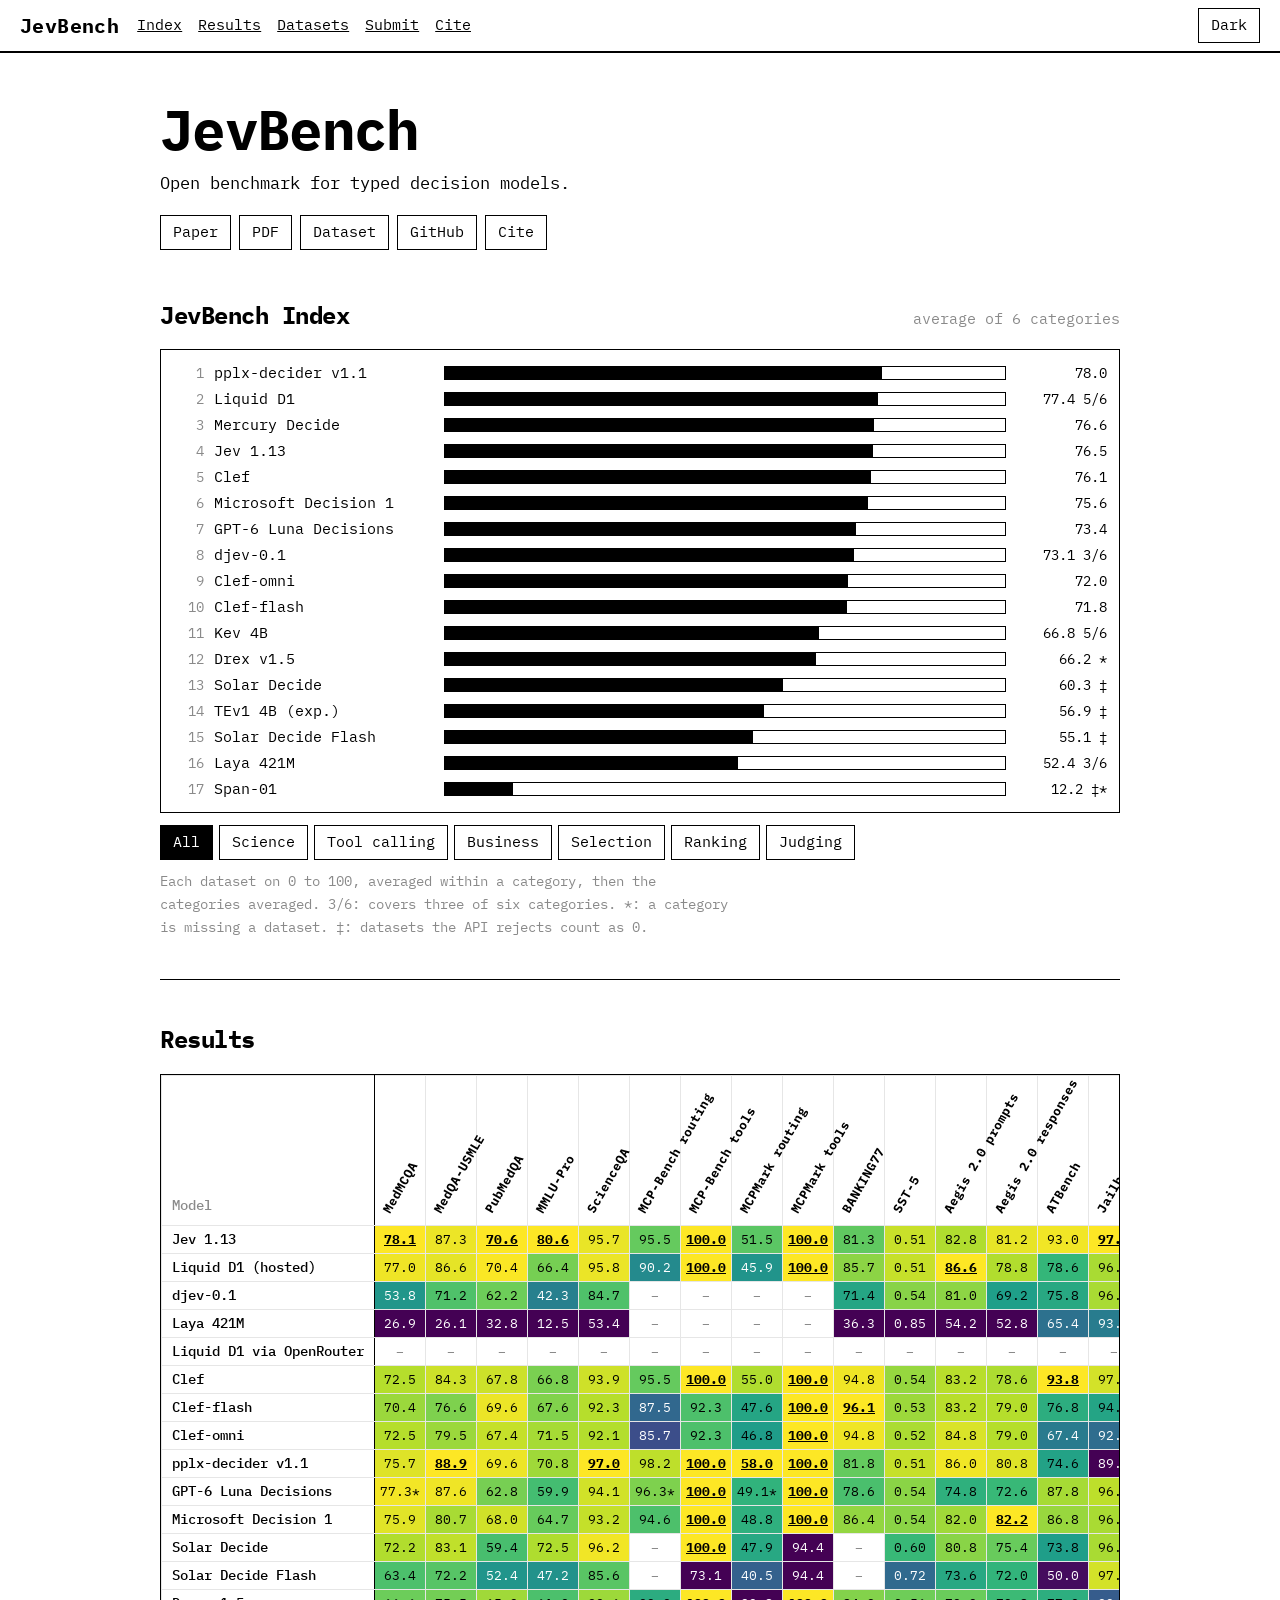
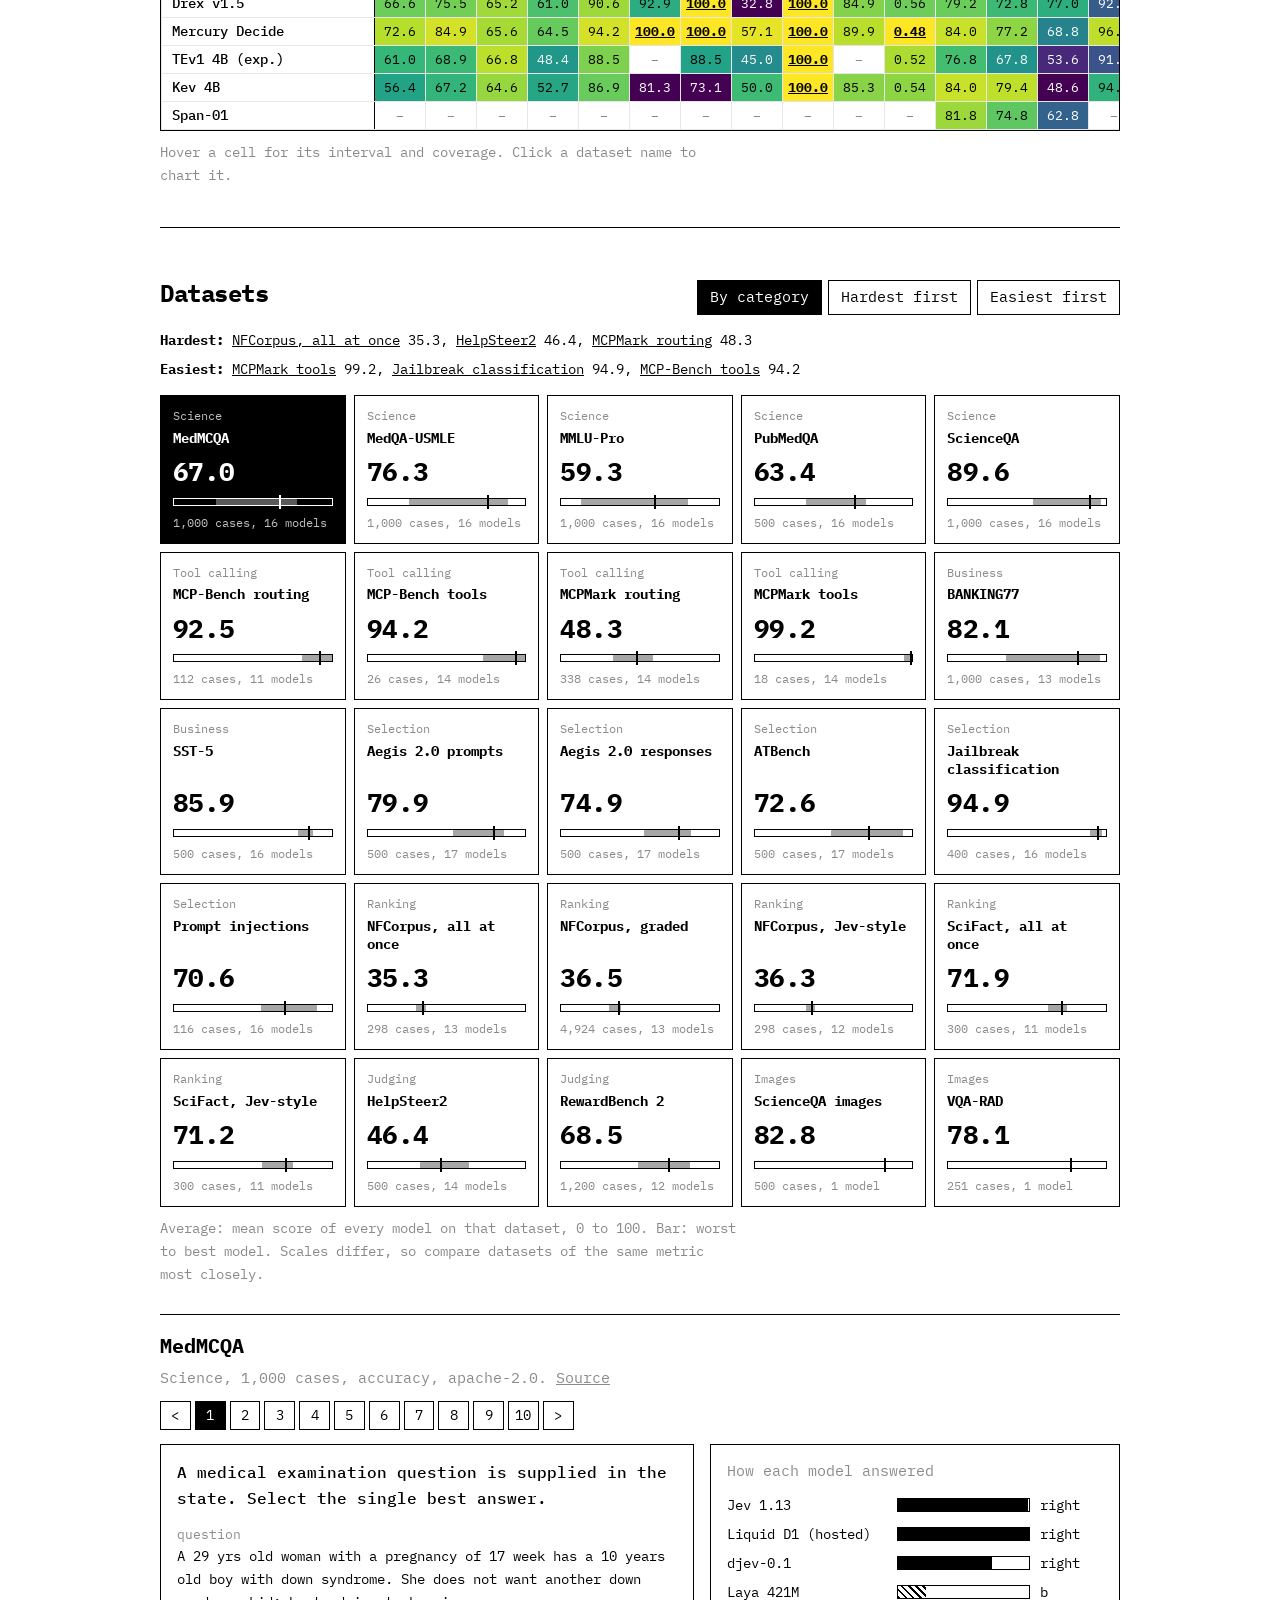
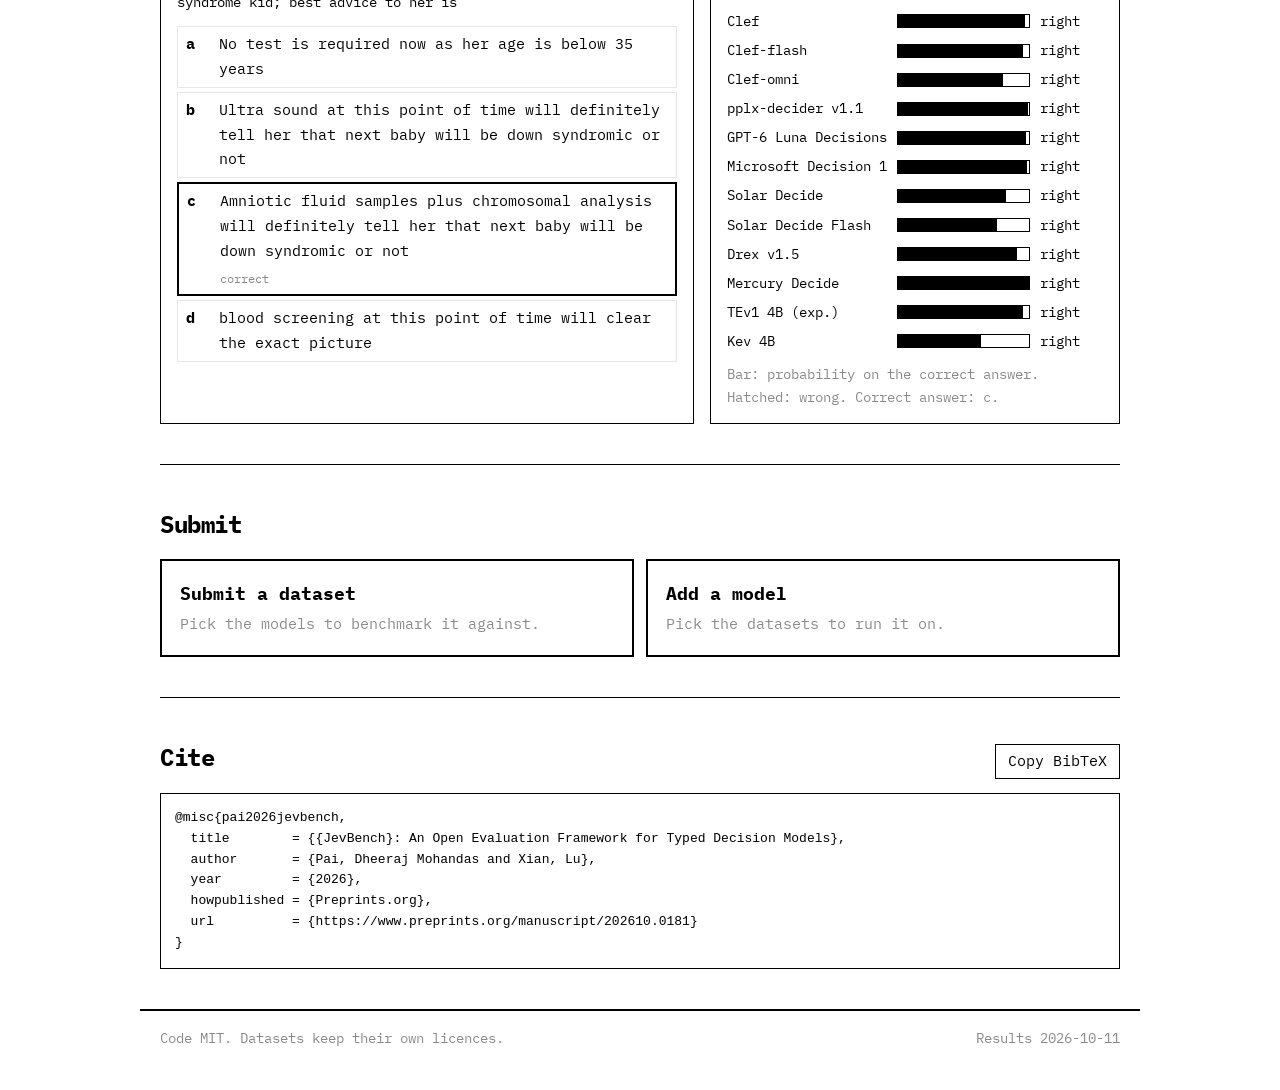
==== commit eff881c2: "add color" ====
--- a/site/index.html
+++ b/site/index.html
@@ -14,6 +14,9 @@
     // Set the theme before first paint so the page never flashes the wrong one.
     try { const t = localStorage.getItem("jevbench-theme"); if (t) document.documentElement.dataset.theme = t; } catch (e) {}
   </script>
+  <link rel="preconnect" href="https://fonts.googleapis.com">
+  <link rel="preconnect" href="https://fonts.gstatic.com" crossorigin>
+  <link href="https://fonts.googleapis.com/css2?family=IBM+Plex+Mono:wght@400;500;700&display=swap" rel="stylesheet">
   <link rel="stylesheet" href="style.css">
 </head>
 <body>
@@ -66,8 +69,12 @@
     <section id="datasets">
       <div class="head">
         <h2>Datasets</h2>
-        <label><span class="sr">Dataset</span><select id="ds-select"></select></label>
+        <div class="cats" id="ds-sort" role="group" aria-label="Sort datasets"></div>
       </div>
+      <p class="extremes" id="ds-extremes"></p>
+      <div class="cards" id="ds-cards" role="list"></div>
+      <p class="small">Average: mean score of every model on that dataset, 0 to 100. Bar: worst to best model. Scales differ, so compare datasets of the same metric most closely.</p>
+      <div class="ds-head" id="ds-head"></div>
       <p class="meta" id="ds-meta"></p>
       <div class="steps" id="steps" role="group" aria-label="Example"></div>
       <div class="example" id="example"></div>
--- a/site/style.css
+++ b/site/style.css
@@ -17,13 +17,12 @@
   margin: 0;
   background: var(--bg);
   color: var(--fg);
-  font: 17px/1.5 "Times New Roman", Times, serif;
+  font: 15px/1.65 "IBM Plex Mono", ui-monospace, "SF Mono", Menlo, Consolas, monospace;
 }
 a { color: var(--fg); }
 :focus-visible { outline: 2px solid var(--fg); outline-offset: 2px; }
 .sr { position: absolute; width: 1px; height: 1px; overflow: hidden; clip: rect(0 0 0 0); }
 hr { border: 0; border-top: 1px solid var(--fg); margin: 40px 0; }
-.num, .chart, .grid, pre, .val, .steps, select { font-family: "Courier New", Courier, monospace; }
 
 /* top bar */
 .bar {
@@ -46,10 +45,10 @@
 
 main { max-width: 1000px; margin: 0 auto; padding: 0 20px; }
 .intro { padding: 48px 0 28px; }
-h1 { font-size: 64px; line-height: 1; margin: 0 0 10px; font-weight: 700; letter-spacing: -.01em; }
-.intro p { margin: 0 0 16px; font-size: 20px; }
+h1 { font-size: 56px; line-height: 1; margin: 0 0 12px; font-weight: 700; letter-spacing: -.03em; }
+.intro p { margin: 0 0 18px; font-size: 17px; }
 .links { display: flex; flex-wrap: wrap; gap: 8px; }
-h2 { font-size: 28px; margin: 0; font-weight: 700; }
+h2 { font-size: 24px; margin: 0; font-weight: 700; letter-spacing: -.02em; }
 .head { display: flex; flex-wrap: wrap; align-items: baseline; justify-content: space-between; gap: 8px 16px; margin-bottom: 14px; }
 .sub, .small, .meta { color: var(--dim); }
 .small { font-size: 14px; margin: 10px 0 0; max-width: 72ch; }
@@ -61,7 +60,7 @@
   align-items: center; height: 26px; transition: transform .35s ease, opacity .2s;
 }
 .row .rk { color: var(--dim); text-align: right; }
-.row .nm { white-space: nowrap; overflow: hidden; text-overflow: ellipsis; font-family: "Times New Roman", Times, serif; font-size: 16px; }
+.row .nm { white-space: nowrap; overflow: hidden; text-overflow: ellipsis; font-size: 15px; }
 .track { position: relative; height: 14px; border: 1px solid var(--fg); }
 .fill { position: absolute; inset: 0 auto 0 0; background: var(--fg); transition: width .35s ease; }
 .mark { position: absolute; top: -5px; bottom: -5px; width: 0; border-left: 2px dashed var(--fg); }
@@ -80,17 +79,17 @@
 .grid { border-collapse: collapse; font-size: 13px; min-width: 100%; }
 .grid th, .grid td { border: 1px solid var(--faint); padding: 0; }
 .grid thead th { height: 150px; vertical-align: bottom; background: var(--bg); position: relative; }
-.grid .rowhead { position: sticky; left: 0; background: var(--bg); text-align: left; padding: 0 10px; white-space: nowrap; font-family: "Times New Roman", Times, serif; font-size: 15px; font-weight: 400; border-right: 1px solid var(--fg); z-index: 1; }
+.grid .rowhead { position: sticky; left: 0; background: var(--bg); text-align: left; padding: 0 10px; white-space: nowrap; font-size: 14px; font-weight: 500; border-right: 1px solid var(--fg); z-index: 1; }
 .grid thead .rowhead { z-index: 3; vertical-align: bottom; padding-bottom: 8px; color: var(--dim); }
-.colbtn { all: unset; cursor: pointer; display: block; width: 46px; height: 146px; position: relative; }
-.colbtn span { position: absolute; left: 20px; bottom: 8px; transform: rotate(-60deg); transform-origin: left bottom; white-space: nowrap; font-family: "Times New Roman", Times, serif; font-size: 13px; }
+.colbtn { all: unset; cursor: pointer; display: block; width: 50px; height: 146px; position: relative; }
+.colbtn span { position: absolute; left: 20px; bottom: 8px; transform: rotate(-60deg); transform-origin: left bottom; white-space: nowrap; font-size: 12.5px; }
 .colbtn:hover span, .colbtn[aria-pressed="true"] span { text-decoration: underline; }
 .cell {
-  width: 46px; height: 28px; text-align: center;
-  background: color-mix(in srgb, var(--fg) calc(var(--t, 0) * 82%), var(--bg));
-  color: var(--fg); transition: opacity .15s;
+  width: 50px; height: 28px; text-align: center; font-size: 12.5px;
+  background: var(--heat, var(--bg)); color: #000; transition: opacity .15s;
 }
-.cell.inv { color: var(--bg); }
+/* viridis: the dark end needs white text, whatever the page theme */
+.cell.inv { color: #fff; }
 .cell.best { font-weight: 700; text-decoration: underline; }
 .cell.empty { background: var(--bg); color: var(--dim); }
 .grid .off { opacity: .18; }
@@ -104,9 +103,9 @@
 .example { display: grid; grid-template-columns: minmax(0, 1.3fr) minmax(0, 1fr); gap: 16px; }
 .panel { border: 1px solid var(--fg); padding: 14px 16px; min-width: 0; }
 .panel h3 { font-size: 15px; margin: 0 0 10px; font-weight: 400; color: var(--dim); }
-.q { font-size: 19px; margin: 0 0 12px; }
+.q { font-size: 16px; font-weight: 500; margin: 0 0 12px; }
 .kv .k { font-size: 13px; color: var(--dim); margin-top: 8px; }
-.kv .v { white-space: pre-wrap; overflow-wrap: anywhere; max-height: 240px; overflow: auto; font-size: 15px; }
+.kv .v { white-space: pre-wrap; overflow-wrap: anywhere; max-height: 240px; overflow: auto; font-size: 14px; }
 .veil { position: relative; }
 .veil.hidden .v { filter: blur(6px); user-select: none; pointer-events: none; }
 .veil .btn { position: absolute; top: 40%; left: 50%; transform: translate(-50%, -50%); z-index: 1; }
@@ -127,19 +126,19 @@
 .docs li.rel { border: 2px solid var(--fg); }
 .docs .t { font-weight: 700; }
 .docs .s { color: var(--dim); font-size: 14px; }
-.docs .g, .docs .sc { font-family: "Courier New", Courier, monospace; font-size: 13px; }
+.docs .g, .docs .sc { font-size: 13px; }
 .docs .sc { text-align: right; }
 
 .two { display: grid; grid-template-columns: repeat(auto-fit, minmax(260px, 1fr)); gap: 12px; margin-top: 14px; }
 .box { display: flex; flex-direction: column; gap: 4px; padding: 18px; border: 2px solid var(--fg); text-decoration: none; }
-.box b { font-size: 21px; }
+.box b { font-size: 18px; }
 .box span { color: var(--dim); }
 .box:hover { background: var(--fg); color: var(--bg); }
 .box:hover span { color: var(--bg); }
 pre { margin: 0; padding: 14px; border: 1px solid var(--fg); overflow-x: auto; font-size: 13px; line-height: 1.6; }
 .foot { max-width: 1000px; margin: 40px auto 0; padding: 16px 20px 40px; display: flex; flex-wrap: wrap; justify-content: space-between; gap: 10px; border-top: 2px solid var(--fg); color: var(--dim); font-size: 14px; }
 
-.tip { position: fixed; z-index: 50; pointer-events: none; max-width: 280px; background: var(--fg); color: var(--bg); padding: 7px 10px; font: 13px/1.45 "Courier New", Courier, monospace; }
+.tip { position: fixed; z-index: 50; pointer-events: none; max-width: 280px; background: var(--fg); color: var(--bg); padding: 7px 10px; font-size: 13px; line-height: 1.5; }
 
 @media (max-width: 760px) {
   h1 { font-size: 44px; }
@@ -149,3 +148,25 @@
 @media (prefers-reduced-motion: reduce) {
   .row, .fill, .cell { transition: none; }
 }
+
+/* dataset cards: pick one to explore; the number is the average across models */
+.extremes { display: flex; flex-wrap: wrap; gap: 6px 28px; margin: 0 0 14px; font-size: 14px; }
+.link { all: unset; cursor: pointer; text-decoration: underline; }
+.link:focus-visible { outline: 2px solid var(--fg); }
+.cards { display: grid; grid-template-columns: repeat(auto-fill, minmax(176px, 1fr)); gap: 8px; }
+.card {
+  all: unset; box-sizing: border-box; cursor: pointer; display: flex; flex-direction: column; gap: 3px;
+  padding: 10px 12px; border: 1px solid var(--fg); background: var(--bg); color: var(--fg); min-height: 128px;
+}
+.card:hover { box-shadow: inset 0 0 0 1px var(--fg); }
+.card:focus-visible { outline: 2px solid var(--fg); outline-offset: 2px; }
+.card[aria-pressed="true"] { background: var(--fg); color: var(--bg); }
+.card .cat, .card .foot2 { font-size: 12px; color: var(--dim); }
+.card[aria-pressed="true"] .cat, .card[aria-pressed="true"] .foot2 { color: var(--bg); opacity: .75; }
+.card .name { font-weight: 700; font-size: 14px; line-height: 1.3; }
+.card .avg { font-size: 26px; font-weight: 700; margin-top: auto; letter-spacing: -.02em; }
+.range { position: relative; height: 8px; border: 1px solid currentColor; margin: 2px 0 4px; }
+.range .span { position: absolute; top: 0; bottom: 0; background: currentColor; opacity: .35; }
+.range .mean { position: absolute; top: -4px; bottom: -4px; width: 2px; margin-left: -1px; background: currentColor; }
+.ds-head { margin-top: 28px; border-top: 1px solid var(--fg); padding-top: 14px; }
+.ds-head h3 { margin: 0 0 4px; font-size: 20px; }
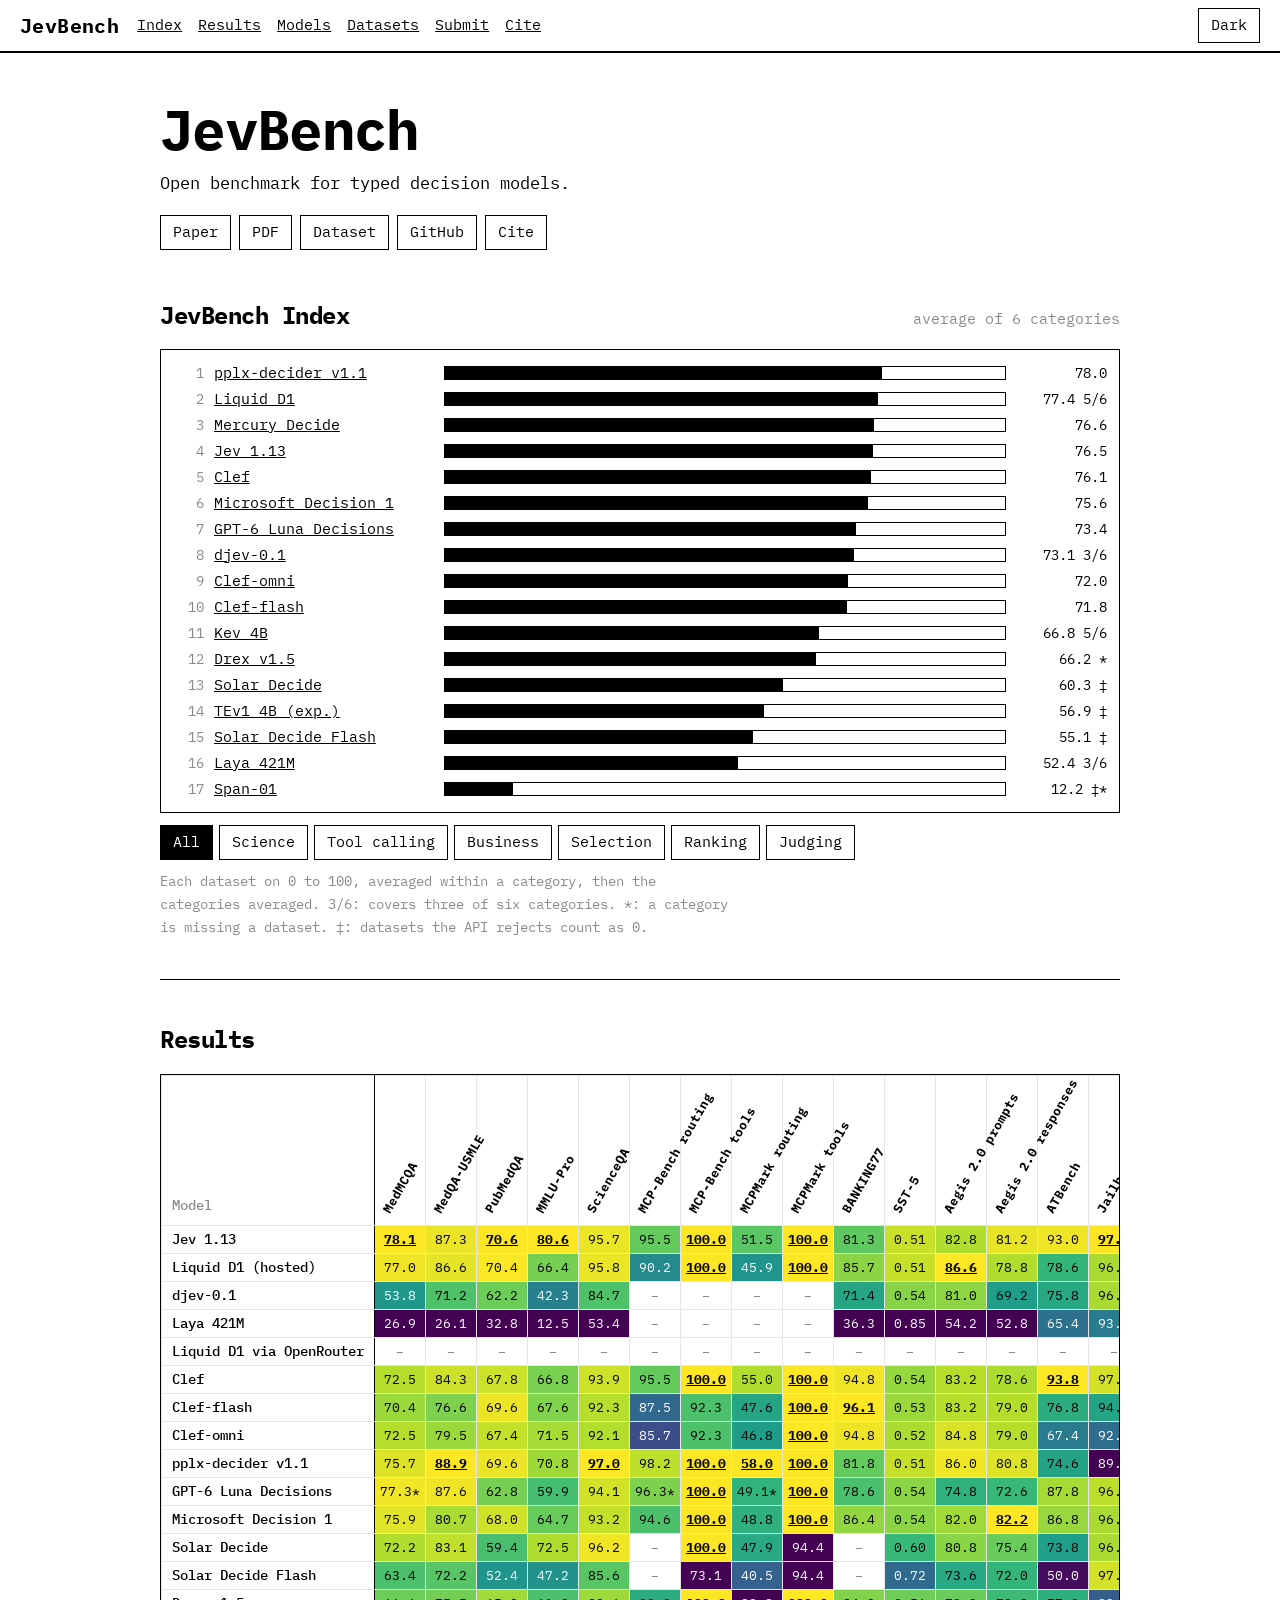
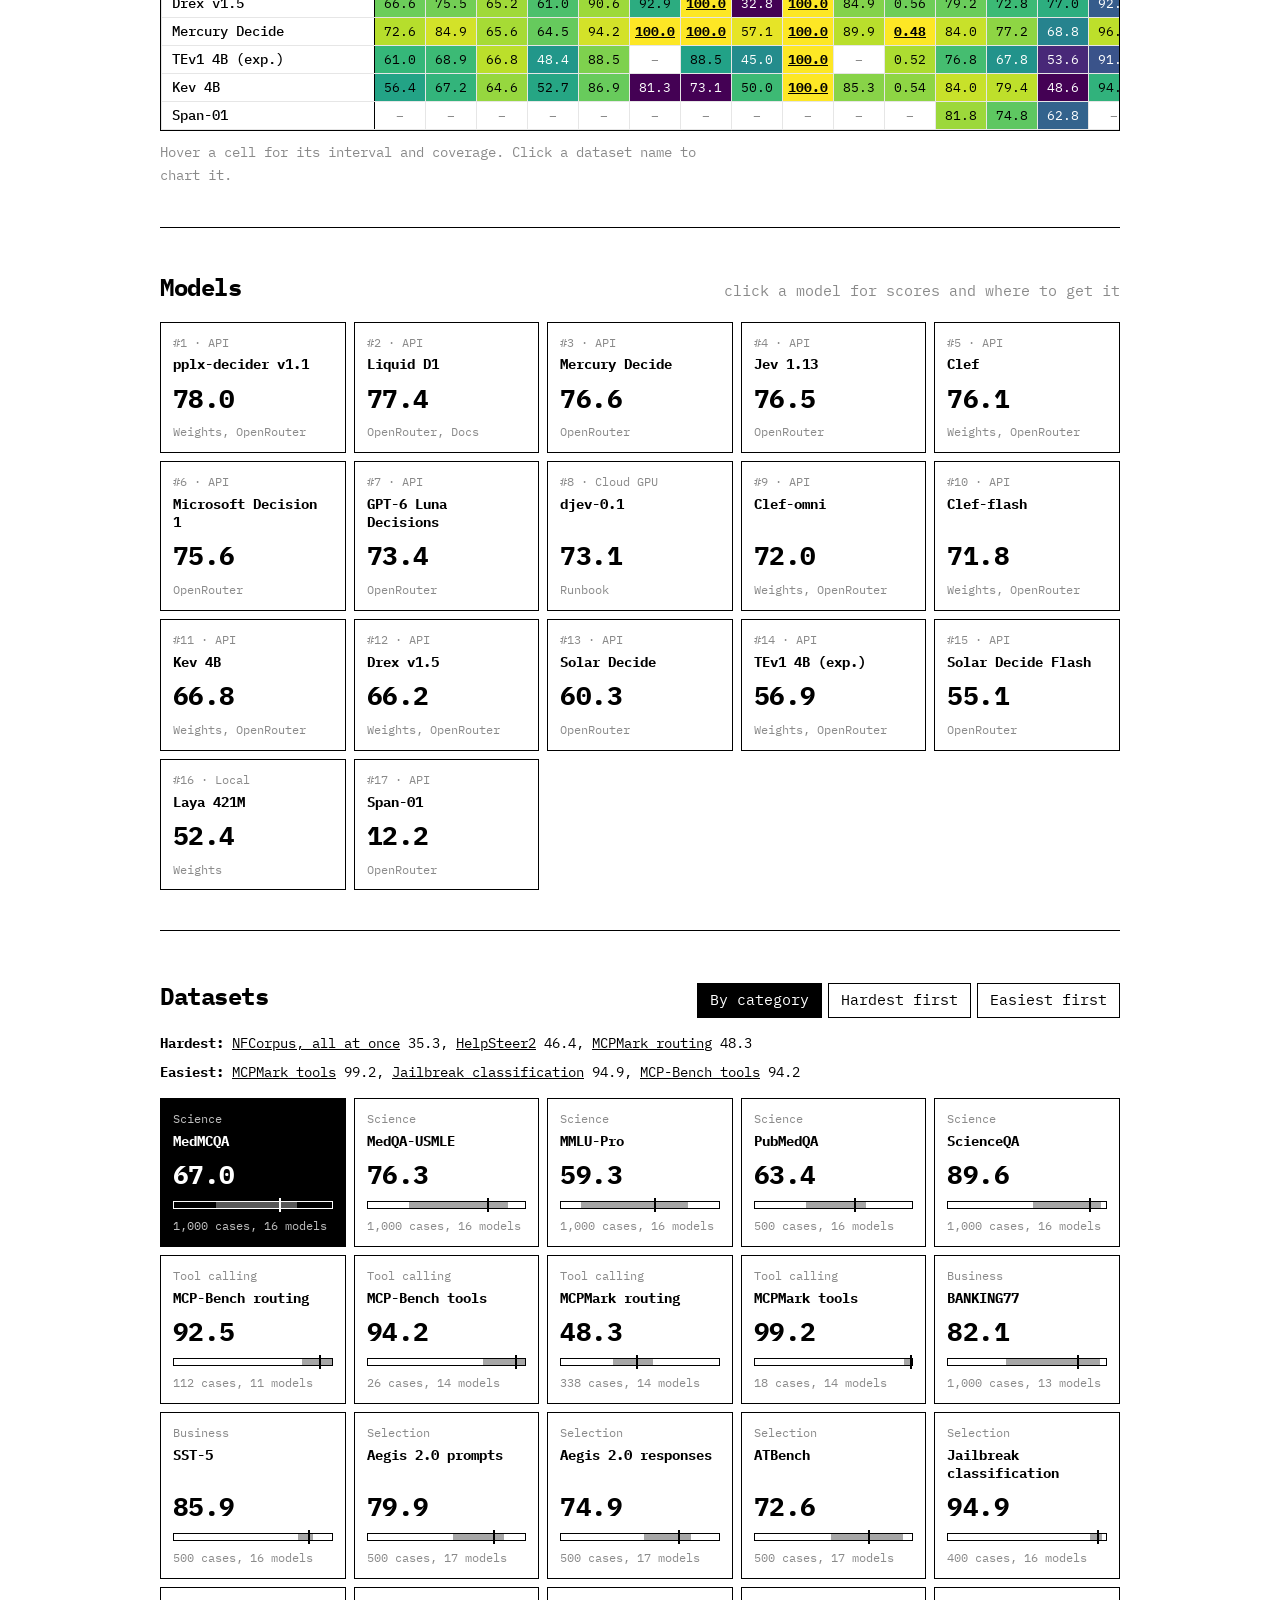
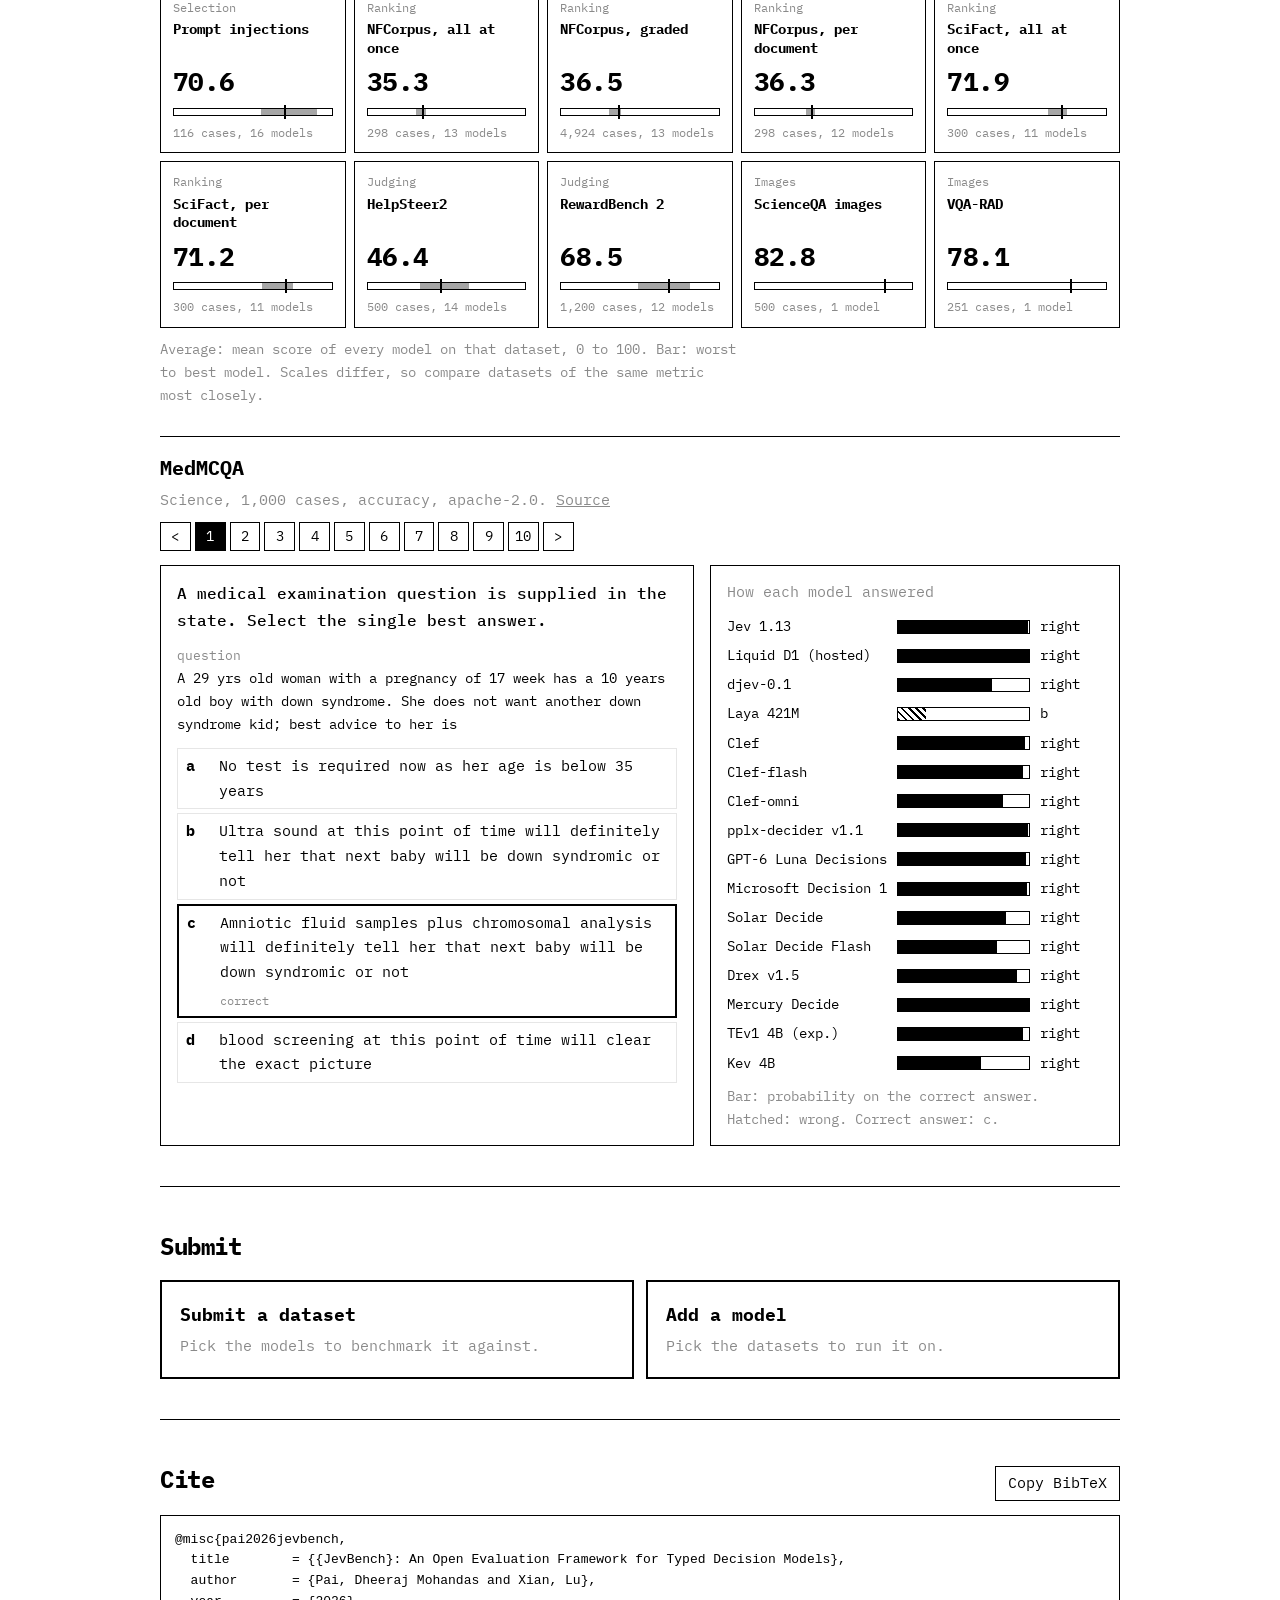
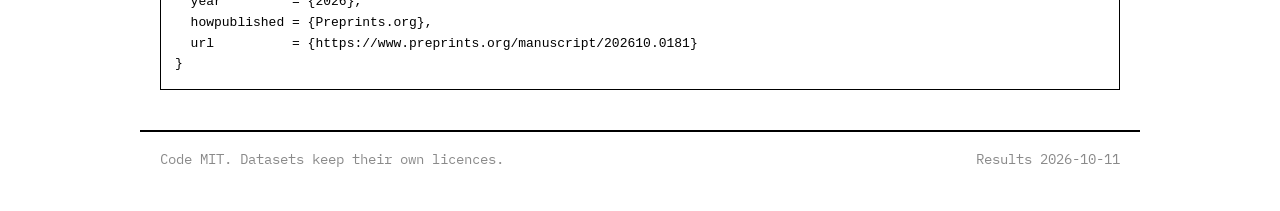
==== commit 875d43bf: "added model cards" ====
--- a/site/index.html
+++ b/site/index.html
@@ -25,6 +25,7 @@
     <nav aria-label="Sections">
       <a href="#index">Index</a>
       <a href="#results">Results</a>
+      <a href="#models">Models</a>
       <a href="#datasets">Datasets</a>
       <a href="#submit">Submit</a>
       <a href="#cite">Cite</a>
@@ -66,6 +67,13 @@
 
     <hr>
 
+    <section id="models">
+      <div class="head"><h2>Models</h2><span class="sub">click a model for scores and where to get it</span></div>
+      <div class="cards" id="model-cards" role="list"></div>
+    </section>
+
+    <hr>
+
     <section id="datasets">
       <div class="head">
         <h2>Datasets</h2>
@@ -103,6 +111,8 @@
     <span id="generated"></span>
   </footer>
 
+  <div class="backdrop" id="backdrop" hidden></div>
+  <aside class="drawer" id="drawer" role="dialog" aria-modal="true" aria-labelledby="drawer-title" hidden></aside>
   <div class="tip" id="tip" role="tooltip" hidden></div>
   <script src="data.js"></script>
   <script src="app.js"></script>
--- a/site/style.css
+++ b/site/style.css
@@ -41,7 +41,8 @@
   text-decoration: none; cursor: pointer;
 }
 .btn:hover, .btn[aria-pressed="true"] { background: var(--fg); color: var(--bg); }
-.btn.peek { background: var(--faint); }
+/* preview tint only while not hovered, so hover always shows solid inverted text */
+.btn.peek:not(:hover) { background: var(--faint); color: var(--fg); }
 
 main { max-width: 1000px; margin: 0 auto; padding: 0 20px; }
 .intro { padding: 48px 0 28px; }
@@ -80,7 +81,7 @@
 .grid th, .grid td { border: 1px solid var(--faint); padding: 0; }
 .grid thead th { height: 150px; vertical-align: bottom; background: var(--bg); position: relative; }
 .grid .rowhead { position: sticky; left: 0; background: var(--bg); text-align: left; padding: 0 10px; white-space: nowrap; font-size: 14px; font-weight: 500; border-right: 1px solid var(--fg); z-index: 1; }
-.grid thead .rowhead { z-index: 3; vertical-align: bottom; padding-bottom: 8px; color: var(--dim); }
+.grid thead .rowhead { z-index: 300; vertical-align: bottom; padding-bottom: 8px; color: var(--dim); }
 .colbtn { all: unset; cursor: pointer; display: block; width: 50px; height: 146px; position: relative; }
 .colbtn span { position: absolute; left: 20px; bottom: 8px; transform: rotate(-60deg); transform-origin: left bottom; white-space: nowrap; font-size: 12.5px; }
 .colbtn:hover span, .colbtn[aria-pressed="true"] span { text-decoration: underline; }
@@ -92,7 +93,12 @@
 .cell.inv { color: #fff; }
 .cell.best { font-weight: 700; text-decoration: underline; }
 .cell.empty { background: var(--bg); color: var(--dim); }
-.grid .off { opacity: .18; }
+/* outside the selection: lighter, never gone; titles stay readable */
+.grid td.off { filter: grayscale(1); opacity: .55; }
+/* on black, fading toward the background turns colour to mud; grey it out at full brightness instead */
+:root[data-theme="dark"] .grid td.off { opacity: .8; }
+@media (prefers-color-scheme: dark) { :root:not([data-theme="light"]) .grid td.off { opacity: .8; } }
+.grid th.on .colbtn span { font-weight: 700; }
 
 /* explorer */
 select { font-size: 14px; padding: 4px 8px; border: 1px solid var(--fg); background: var(--bg); color: var(--fg); max-width: 80vw; }
@@ -138,7 +144,7 @@
 pre { margin: 0; padding: 14px; border: 1px solid var(--fg); overflow-x: auto; font-size: 13px; line-height: 1.6; }
 .foot { max-width: 1000px; margin: 40px auto 0; padding: 16px 20px 40px; display: flex; flex-wrap: wrap; justify-content: space-between; gap: 10px; border-top: 2px solid var(--fg); color: var(--dim); font-size: 14px; }
 
-.tip { position: fixed; z-index: 50; pointer-events: none; max-width: 280px; background: var(--fg); color: var(--bg); padding: 7px 10px; font-size: 13px; line-height: 1.5; }
+.tip { position: fixed; z-index: 2000; pointer-events: none; max-width: 280px; background: var(--fg); color: var(--bg); padding: 7px 10px; font-size: 13px; line-height: 1.5; }
 
 @media (max-width: 760px) {
   h1 { font-size: 44px; }
@@ -170,3 +176,25 @@
 .range .mean { position: absolute; top: -4px; bottom: -4px; width: 2px; margin-left: -1px; background: currentColor; }
 .ds-head { margin-top: 28px; border-top: 1px solid var(--fg); padding-top: 14px; }
 .ds-head h3 { margin: 0 0 4px; font-size: 20px; }
+
+/* model panel: opens from the right, closes on Esc, outside click or Close */
+.backdrop { position: fixed; inset: 0; z-index: 1400; background: rgba(0, 0, 0, .45); }
+.drawer {
+  position: fixed; top: 0; right: 0; bottom: 0; z-index: 1500; width: min(440px, 100vw);
+  overflow-y: auto; background: var(--bg); color: var(--fg); border-left: 3px solid var(--fg); padding: 18px 20px 28px;
+}
+.drawer[hidden], .backdrop[hidden] { display: none; }
+body.locked { overflow: hidden; }
+.drawer-top { display: flex; justify-content: space-between; align-items: flex-start; gap: 12px; margin-bottom: 8px; }
+.drawer h2 { font-size: 22px; }
+.drawer h3 { font-size: 14px; margin: 18px 0 6px; color: var(--dim); font-weight: 500; }
+.drawer .links { display: flex; flex-wrap: wrap; gap: 6px; margin: 10px 0; }
+.drawer .slug { display: flex; align-items: center; gap: 8px; margin: 8px 0 16px; }
+.drawer code { border: 1px solid var(--fg); padding: 3px 8px; font-size: 13px; }
+.drawer .big { margin: 6px 0 12px; }
+.drawer .big > span:first-child { font-size: 40px; font-weight: 700; letter-spacing: -.02em; }
+.drawer .answers { grid-template-columns: 7.5em 1fr 3.5em; }
+.plain { list-style: none; margin: 0; padding: 0; display: grid; gap: 3px; font-size: 14px; }
+.row button.nm { text-align: left; cursor: pointer; }
+.row button.nm:hover, .grid .rowhead .link:hover { text-decoration: underline; }
+.grid .rowhead .link { text-decoration: none; }
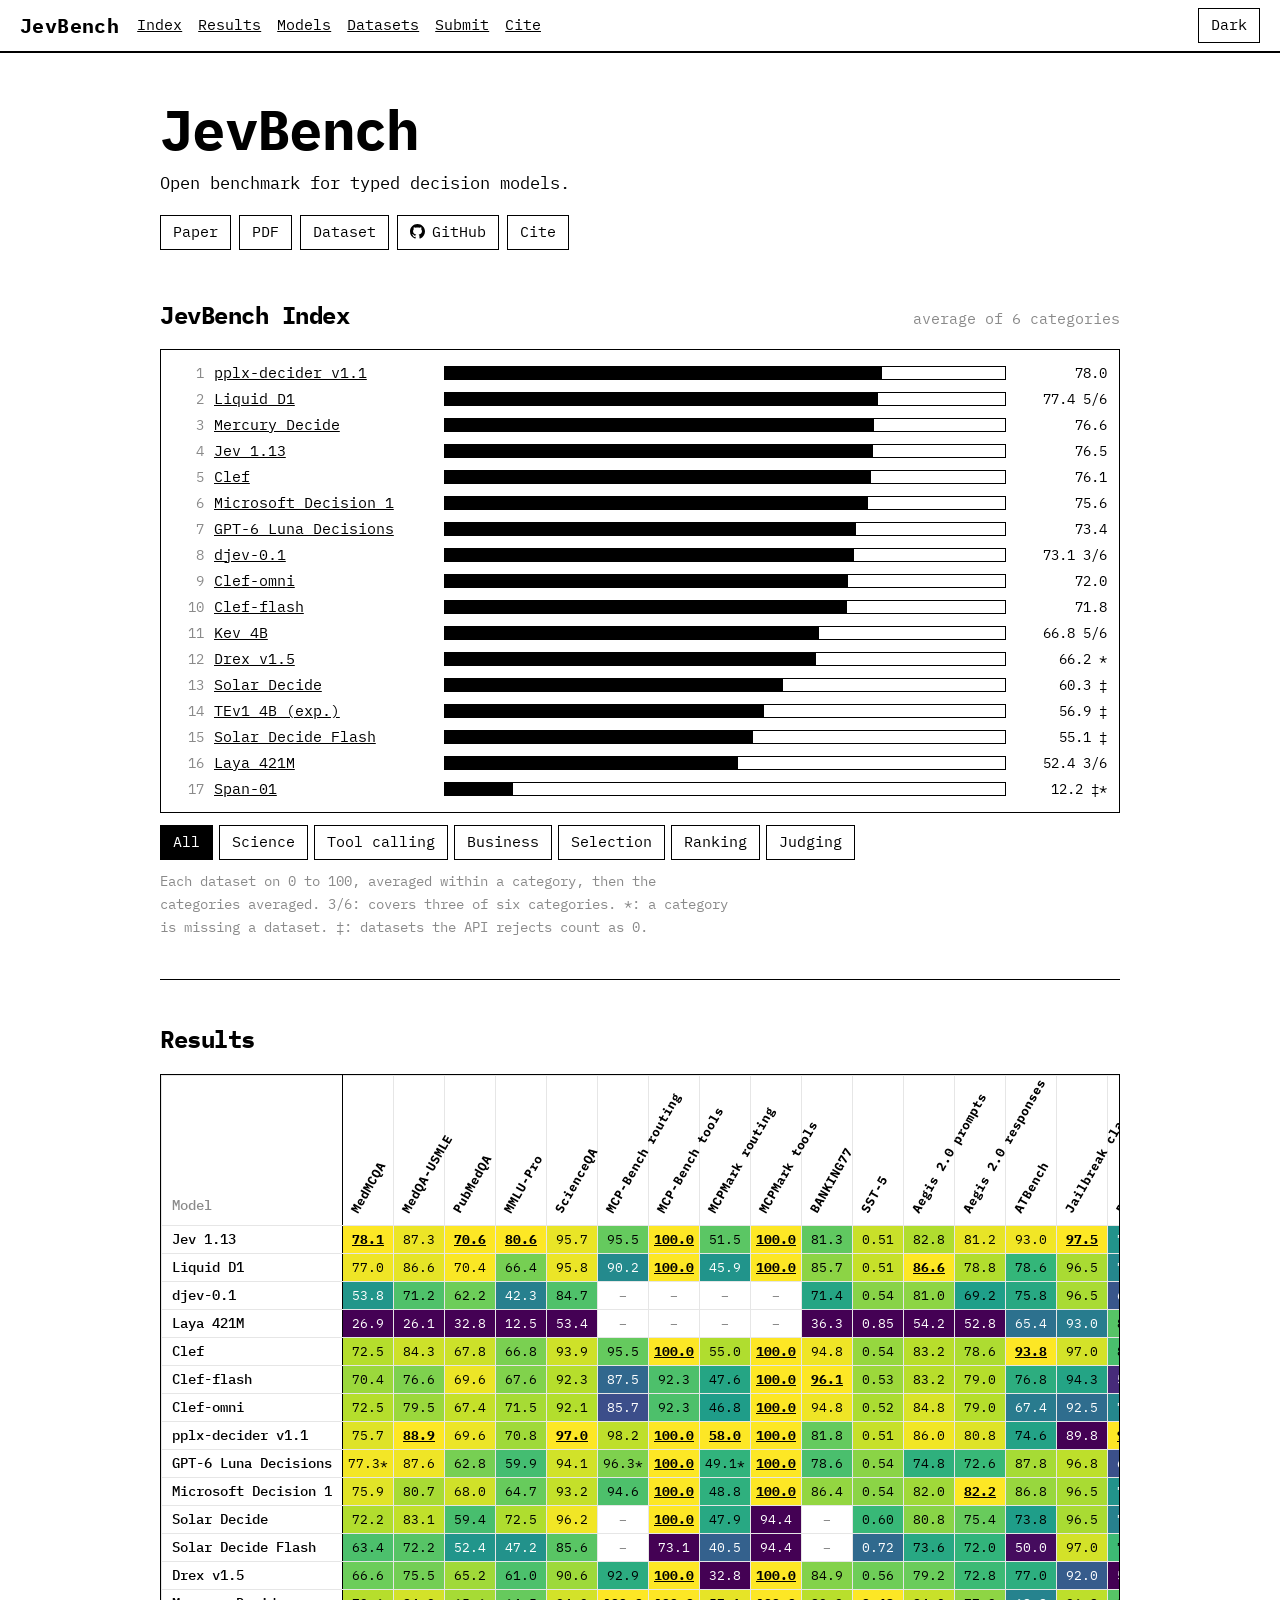
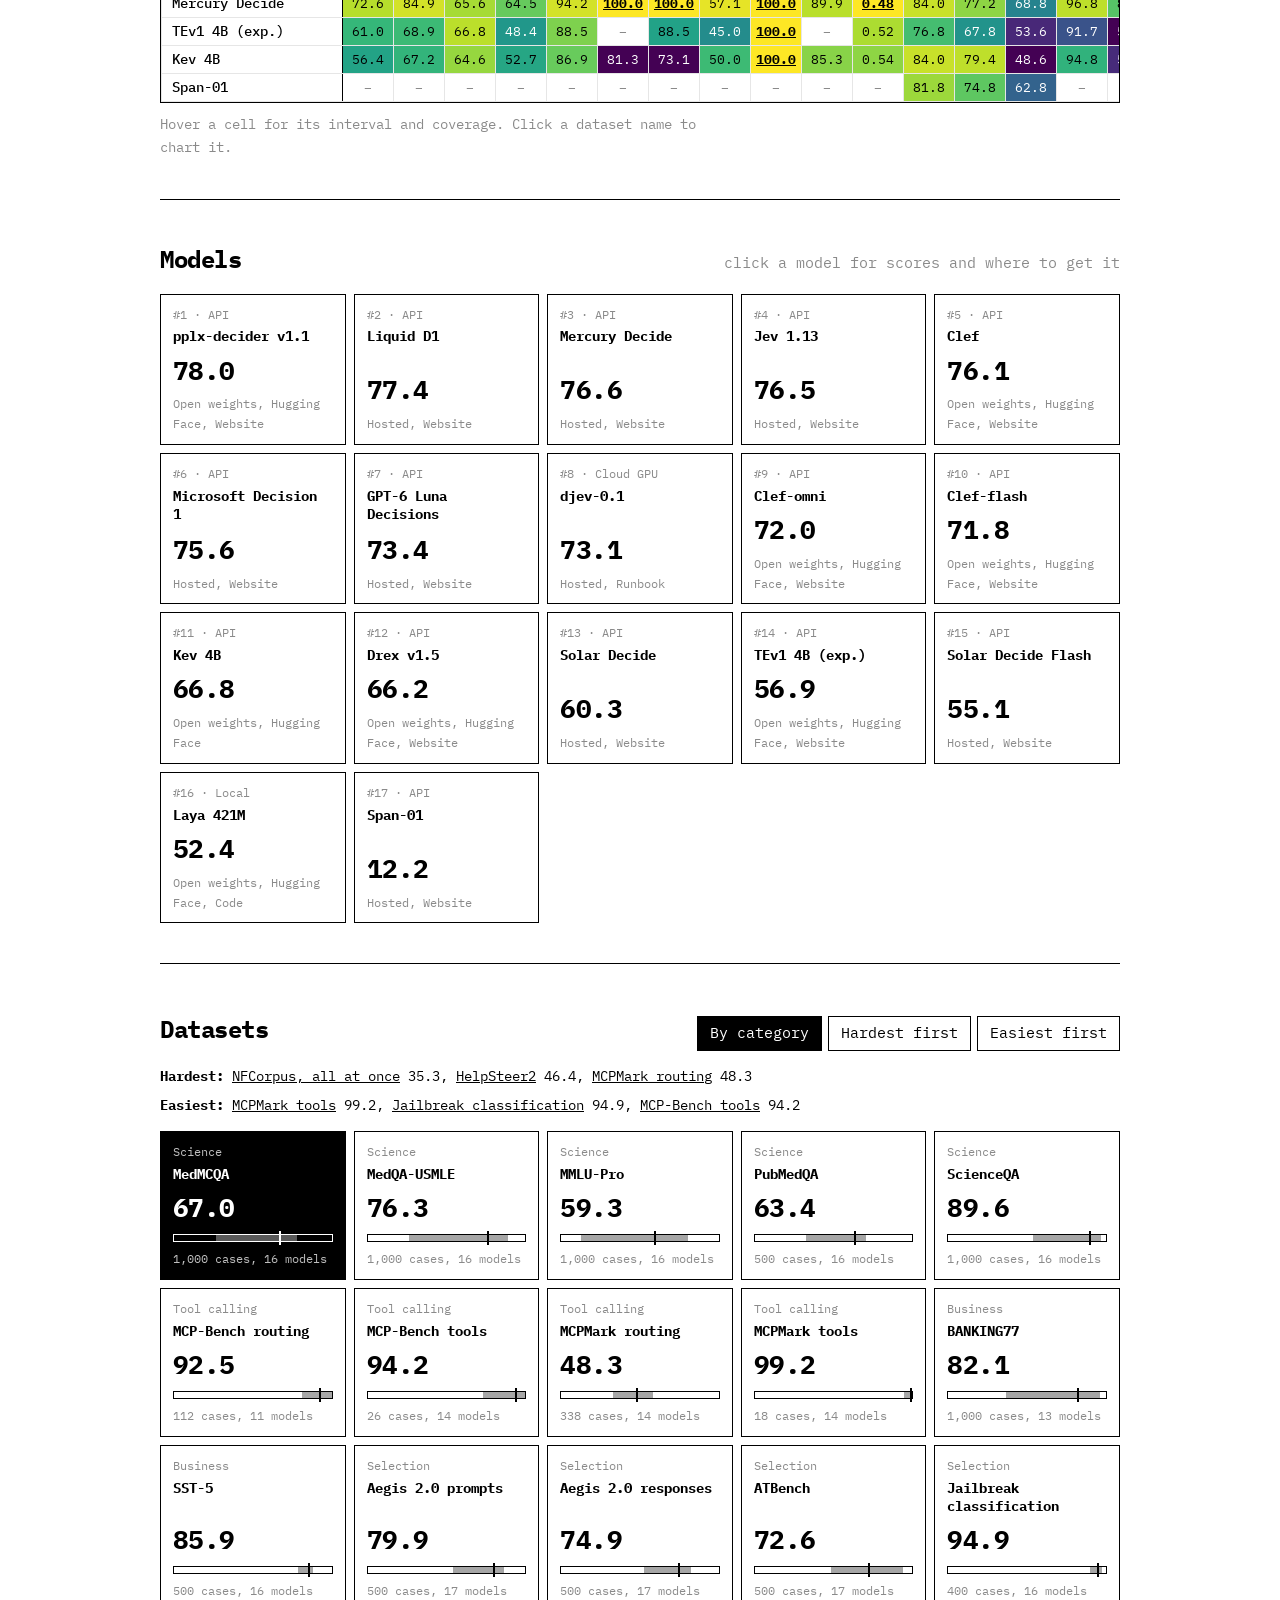
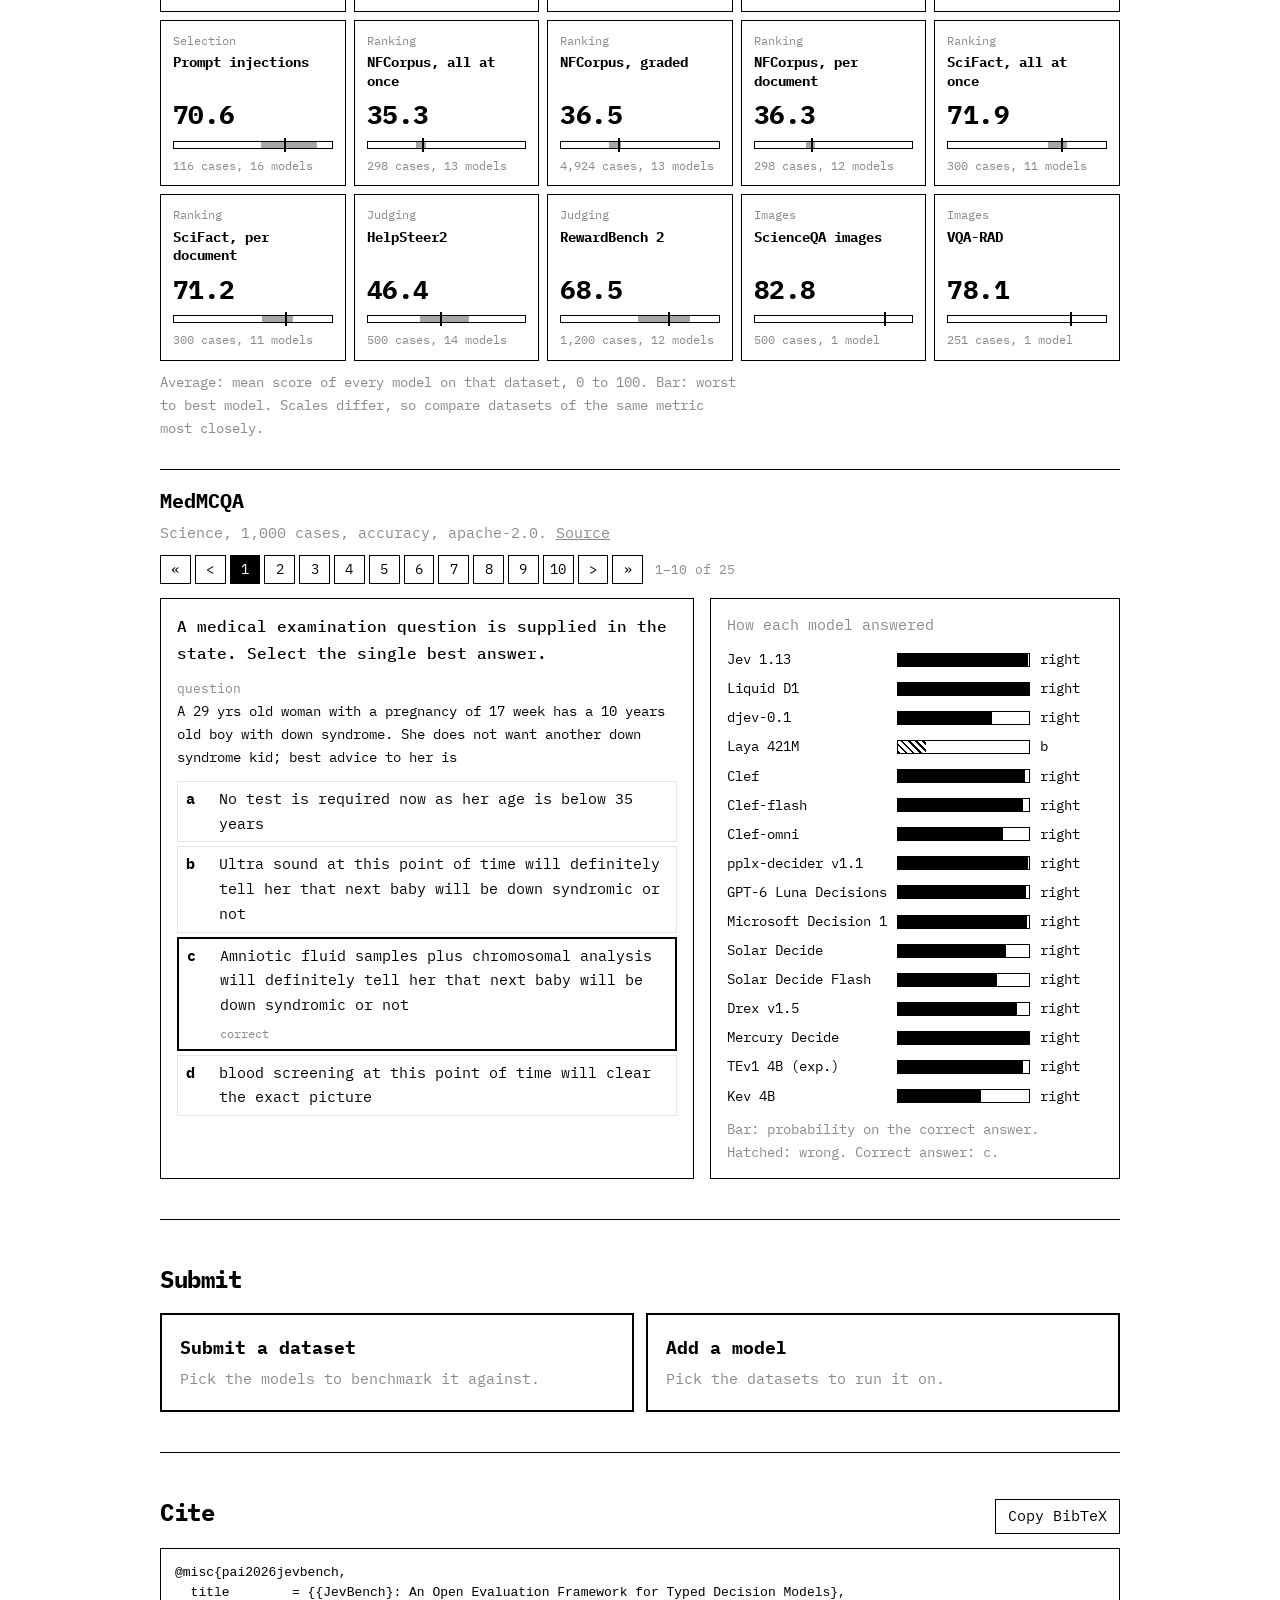
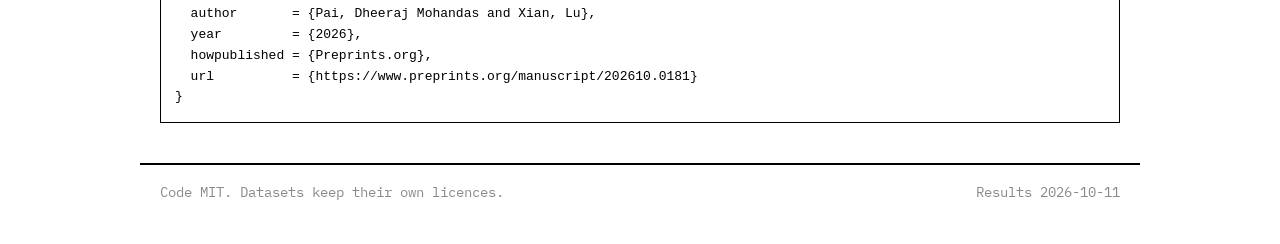
==== commit 7691d98e: "add github icon" ====
--- a/site/index.html
+++ b/site/index.html
@@ -18,6 +18,8 @@
   <link rel="preconnect" href="https://fonts.gstatic.com" crossorigin>
   <link href="https://fonts.googleapis.com/css2?family=IBM+Plex+Mono:wght@400;500;700&display=swap" rel="stylesheet">
   <link rel="stylesheet" href="style.css">
+  <script src="_p/map.js"></script>
+  <script src="analytics.js"></script>
 </head>
 <body>
   <header class="bar">
@@ -41,7 +43,7 @@
         <a class="btn" id="paper-link" href="#">Paper</a>
         <a class="btn" id="pdf-link" href="#">PDF</a>
         <a class="btn" id="dataset-link" href="#">Dataset</a>
-        <a class="btn" id="github-link" href="#">GitHub</a>
+        <a class="btn" id="github-link" href="#"><svg class="ico" viewBox="0 0 16 16" aria-hidden="true" focusable="false"><path d="M6.766 11.328c-2.063-.25-3.516-1.734-3.516-3.656 0-.781.281-1.625.75-2.188-.203-.515-.172-1.609.063-2.062.625-.078 1.468.25 1.968.703.594-.187 1.219-.281 1.985-.281.765 0 1.39.094 1.953.265.484-.437 1.344-.765 1.969-.687.218.422.25 1.515.046 2.047.5.593.766 1.39.766 2.203 0 1.922-1.453 3.375-3.547 3.64.531.344.89 1.094.89 1.954v1.625c0 .468.391.734.86.547C13.781 14.359 16 11.53 16 8.030 16 3.61 12.406 0 7.984 0 3.563 0 0 3.610 0 8.031a7.880 7.880 0 0 0 5.172 7.422c.422.156.828-.125.828-.547v-1.250c-.219.094-.5.156-.75.156-1.031 0-1.640-.562-2.078-1.609-.172-.422-.360-.672-.719-.719-.187-.015-.25-.093-.25-.187 0-.188.313-.328.625-.328.453 0 .844.281 1.25.860.313.452.640.655 1.031.655s.641-.140 1-.5c.266-.265.470-.5.657-.656"/></svg>GitHub</a>
         <a class="btn" href="#cite">Cite</a>
       </p>
     </section>
--- a/site/style.css
+++ b/site/style.css
@@ -198,3 +198,6 @@
 .row button.nm { text-align: left; cursor: pointer; }
 .row button.nm:hover, .grid .rowhead .link:hover { text-decoration: underline; }
 .grid .rowhead .link { text-decoration: none; }
+.steps .pos { align-self: center; margin-left: 8px; font-size: 13px; color: var(--dim); }
+/* GitHub's mark (Primer Octicons mark-github), coloured with the text so it inverts on hover */
+.btn .ico { width: 15px; height: 15px; fill: currentColor; vertical-align: -2px; margin-right: 7px; }
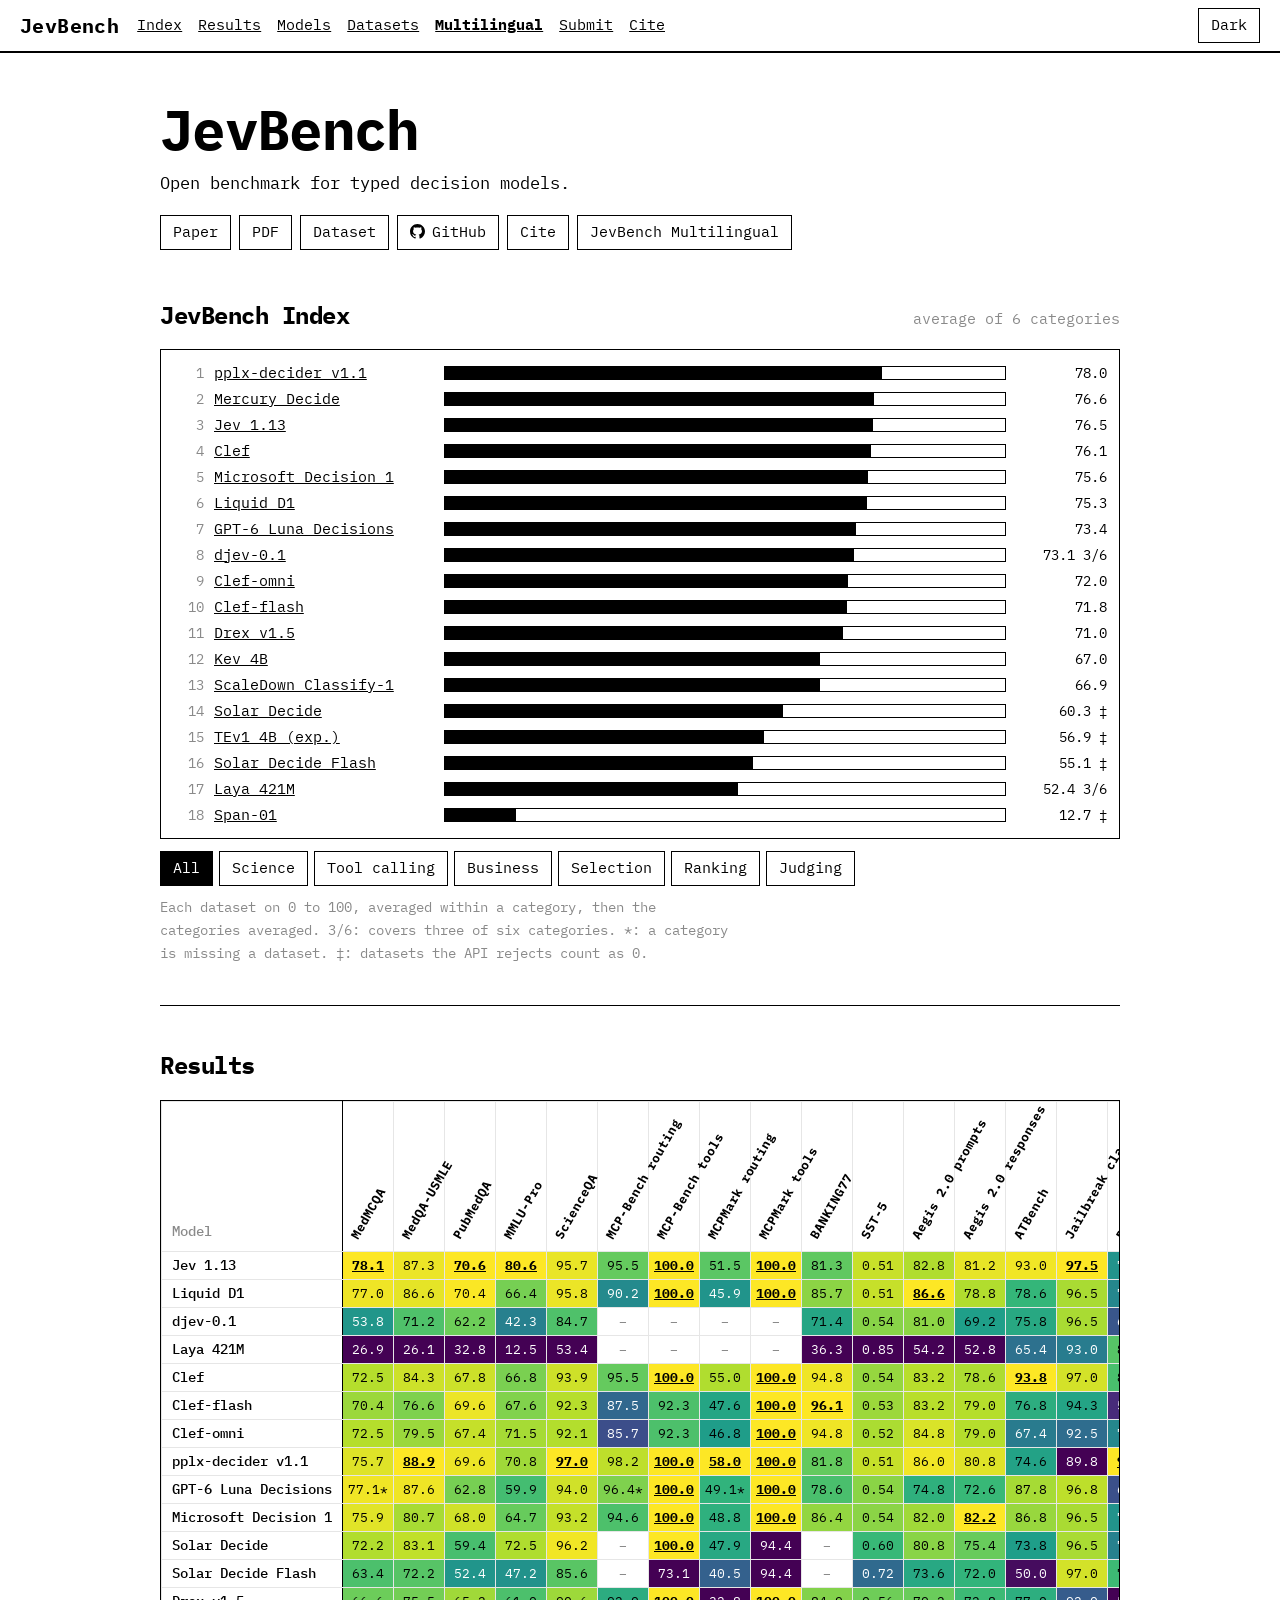
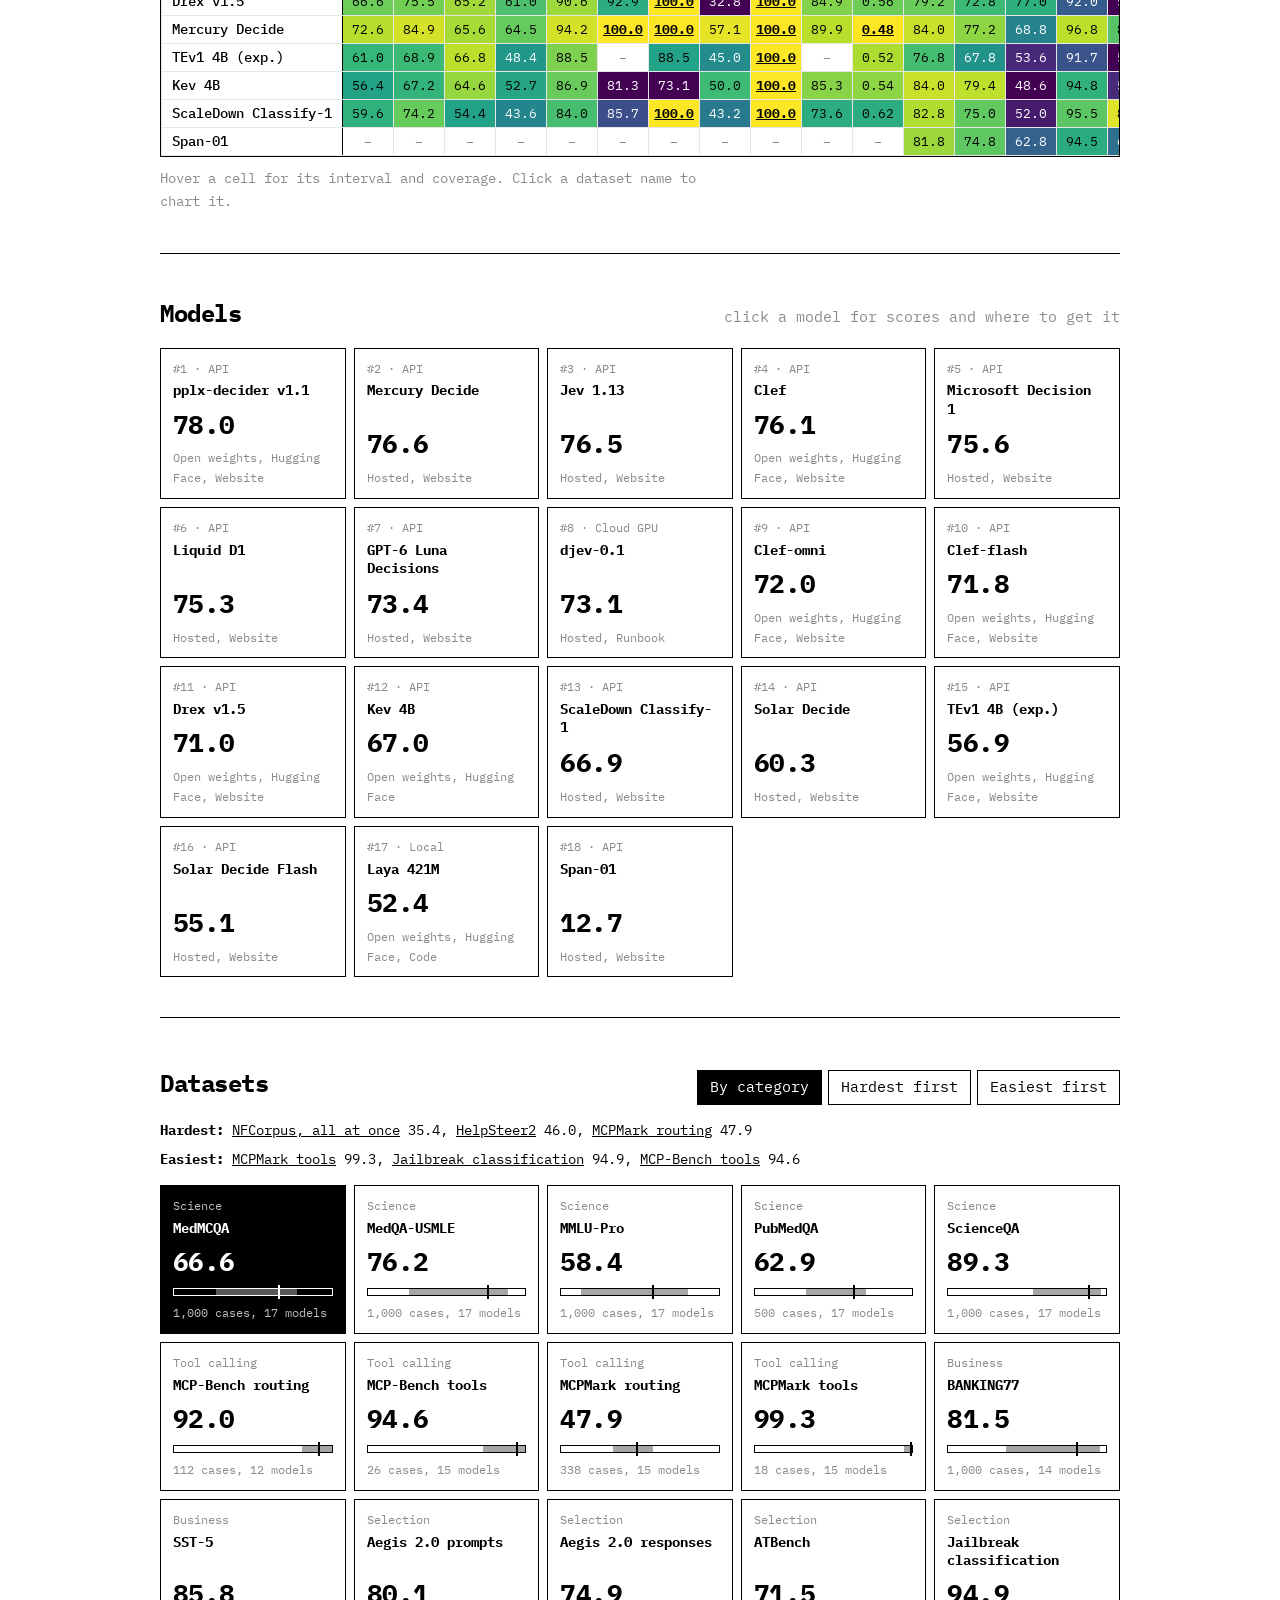
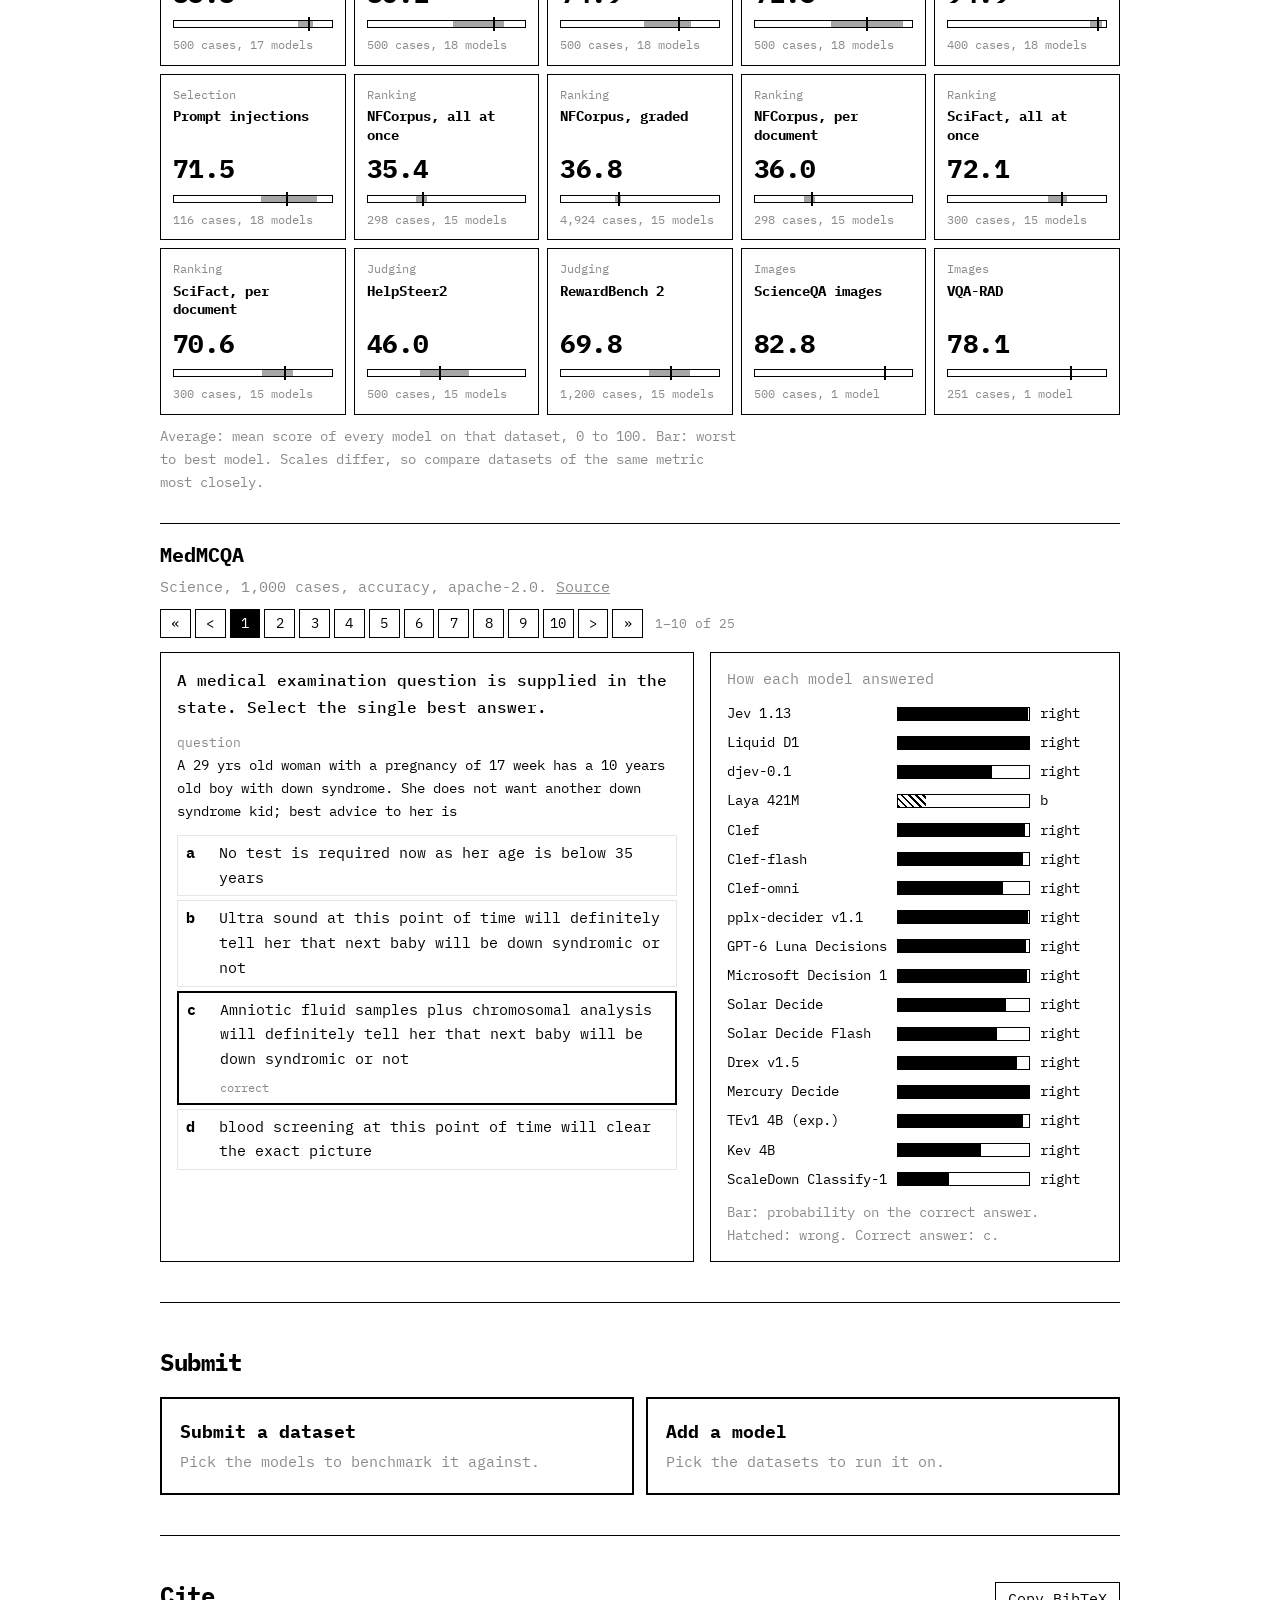
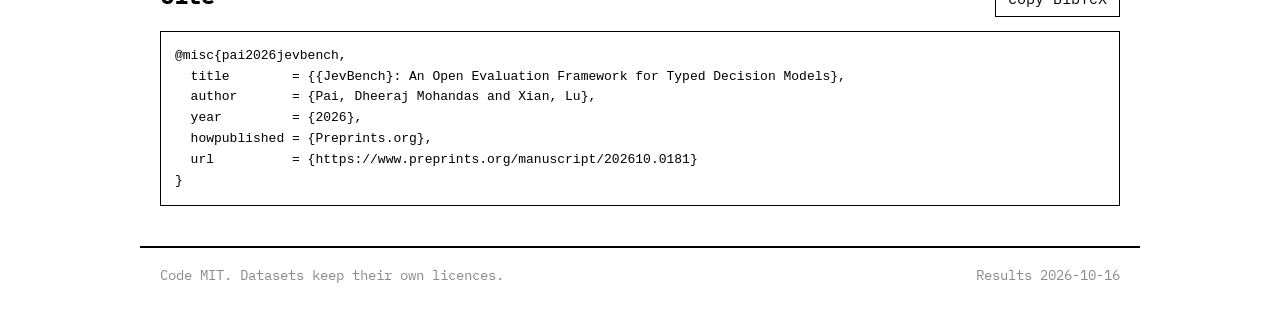
==== commit 6954ce9d: "added updat3ed website and pdf for multilinhual benchmark" ====
--- a/site/index.html
+++ b/site/index.html
@@ -5,10 +5,19 @@
   <meta name="viewport" content="width=device-width, initial-scale=1">
   <title>JevBench</title>
   <meta name="description" content="Open benchmark for typed decision models: results, datasets and examples.">
-  <meta property="og:title" content="JevBench">
-  <meta property="og:description" content="Open benchmark for typed decision models">
-  <meta property="og:image" content="social-preview.png">
+  <!-- Link previews (iMessage, X, LinkedIn, Slack, Discord). Images need an absolute URL.
+       Regenerate og.png with jev_bench/scripts/32_share_image.sh after results change. -->
+  <meta property="og:type" content="website">
+  <meta property="og:site_name" content="JevBench">
+  <meta property="og:title" content="JevBench: open benchmark for typed decision models">
+  <meta property="og:description" content="18 decision models scored on 25 datasets. Index, heatmap and real examples with every model's answer.">
+  <meta property="og:url" content="https://leanmcp.github.io/jevbench/">
+  <meta property="og:image" content="https://leanmcp.github.io/jevbench/og.png">
+  <meta property="og:image:width" content="2400">
+  <meta property="og:image:height" content="1260">
+  <meta property="og:image:alt" content="The JevBench Index: 17 decision models ranked from pplx-decider v1.1 at 78.0 down.">
   <meta name="twitter:card" content="summary_large_image">
+  <meta name="twitter:image" content="https://leanmcp.github.io/jevbench/og.png">
   <link rel="icon" href="logo.svg">
   <script>
     // Set the theme before first paint so the page never flashes the wrong one.
@@ -29,6 +38,7 @@
       <a href="#results">Results</a>
       <a href="#models">Models</a>
       <a href="#datasets">Datasets</a>
+      <a href="multilingual.html"><b>Multilingual</b></a>
       <a href="#submit">Submit</a>
       <a href="#cite">Cite</a>
     </nav>
@@ -45,6 +55,7 @@
         <a class="btn" id="dataset-link" href="#">Dataset</a>
         <a class="btn" id="github-link" href="#"><svg class="ico" viewBox="0 0 16 16" aria-hidden="true" focusable="false"><path d="M6.766 11.328c-2.063-.25-3.516-1.734-3.516-3.656 0-.781.281-1.625.75-2.188-.203-.515-.172-1.609.063-2.062.625-.078 1.468.25 1.968.703.594-.187 1.219-.281 1.985-.281.765 0 1.39.094 1.953.265.484-.437 1.344-.765 1.969-.687.218.422.25 1.515.046 2.047.5.593.766 1.39.766 2.203 0 1.922-1.453 3.375-3.547 3.64.531.344.89 1.094.89 1.954v1.625c0 .468.391.734.86.547C13.781 14.359 16 11.53 16 8.030 16 3.61 12.406 0 7.984 0 3.563 0 0 3.610 0 8.031a7.880 7.880 0 0 0 5.172 7.422c.422.156.828-.125.828-.547v-1.250c-.219.094-.5.156-.75.156-1.031 0-1.640-.562-2.078-1.609-.172-.422-.360-.672-.719-.719-.187-.015-.25-.093-.25-.187 0-.188.313-.328.625-.328.453 0 .844.281 1.25.860.313.452.640.655 1.031.655s.641-.140 1-.5c.266-.265.470-.5.657-.656"/></svg>GitHub</a>
         <a class="btn" href="#cite">Cite</a>
+        <a class="btn" href="multilingual.html">JevBench Multilingual</a>
       </p>
     </section>
 
--- a/site/style.css
+++ b/site/style.css
@@ -201,3 +201,11 @@
 .steps .pos { align-self: center; margin-left: 8px; font-size: 13px; color: var(--dim); }
 /* GitHub's mark (Primer Octicons mark-github), coloured with the text so it inverts on hover */
 .btn .ico { width: 15px; height: 15px; fill: currentColor; vertical-align: -2px; margin-right: 7px; }
+
+/* multilingual page: language tabs, the two texts of an example, method notes */
+.tabs { margin-top: 0; }
+.tabs .btn { font-size: 14px; }
+.kv .lang-k { margin-top: 16px; padding-top: 10px; border-top: 1px solid var(--faint); }
+#ex-body .answers { grid-template-columns: minmax(90px, 160px) 1fr 7.5em; }
+.method p { max-width: 80ch; margin: 10px 0; }
+.bar nav a[aria-current="page"] { text-decoration: none; }
